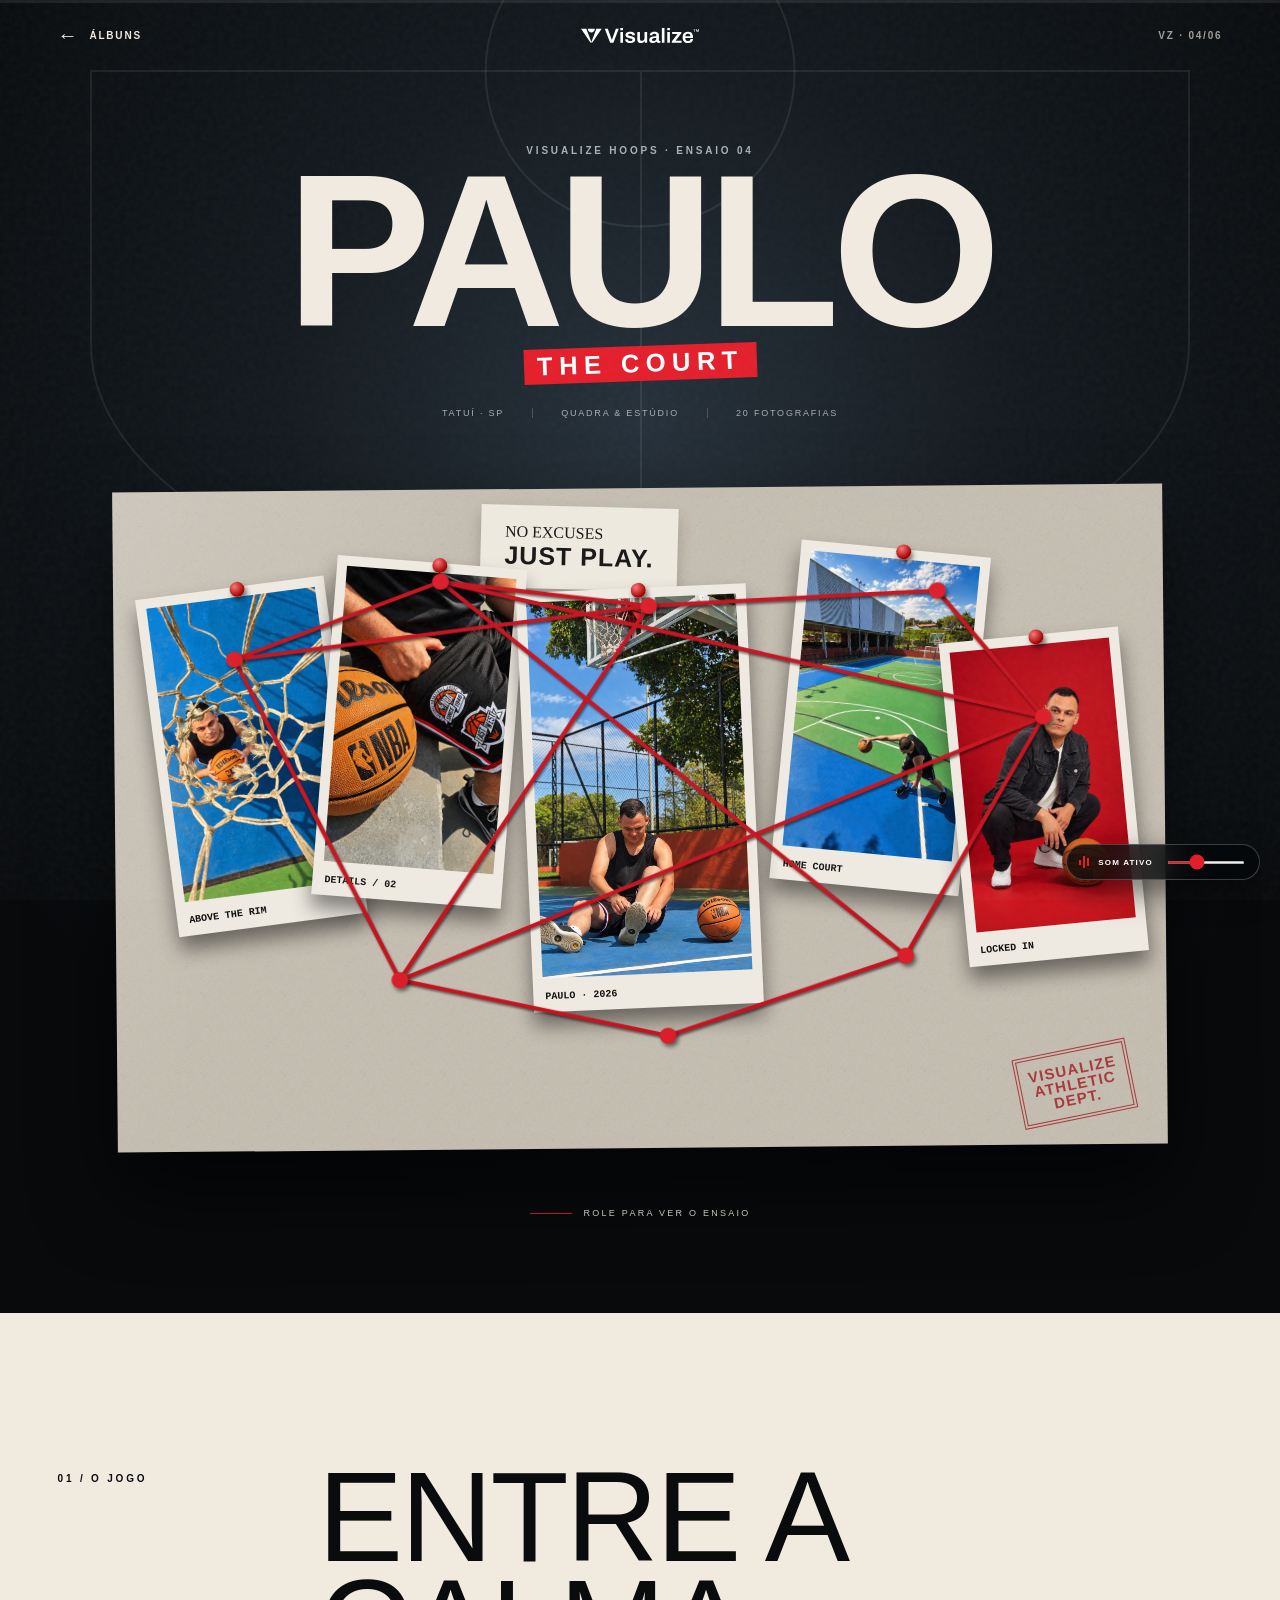
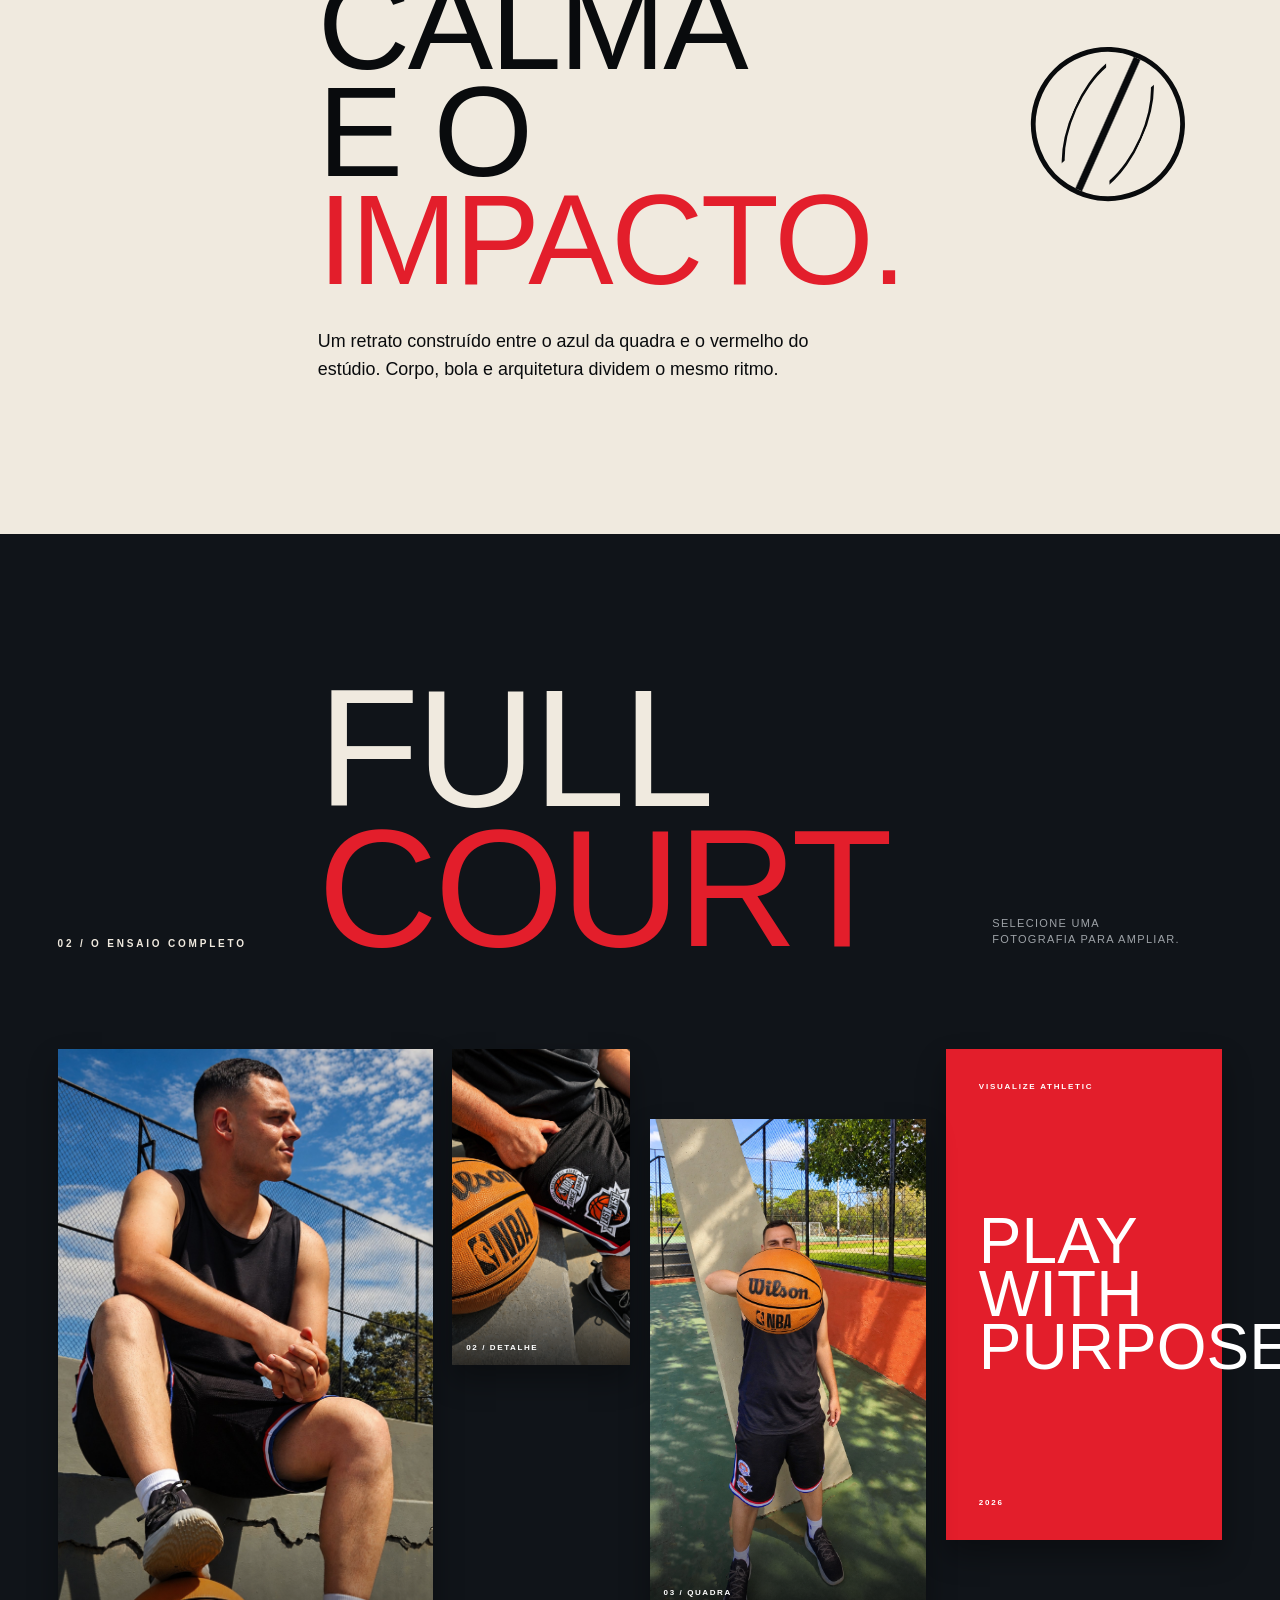
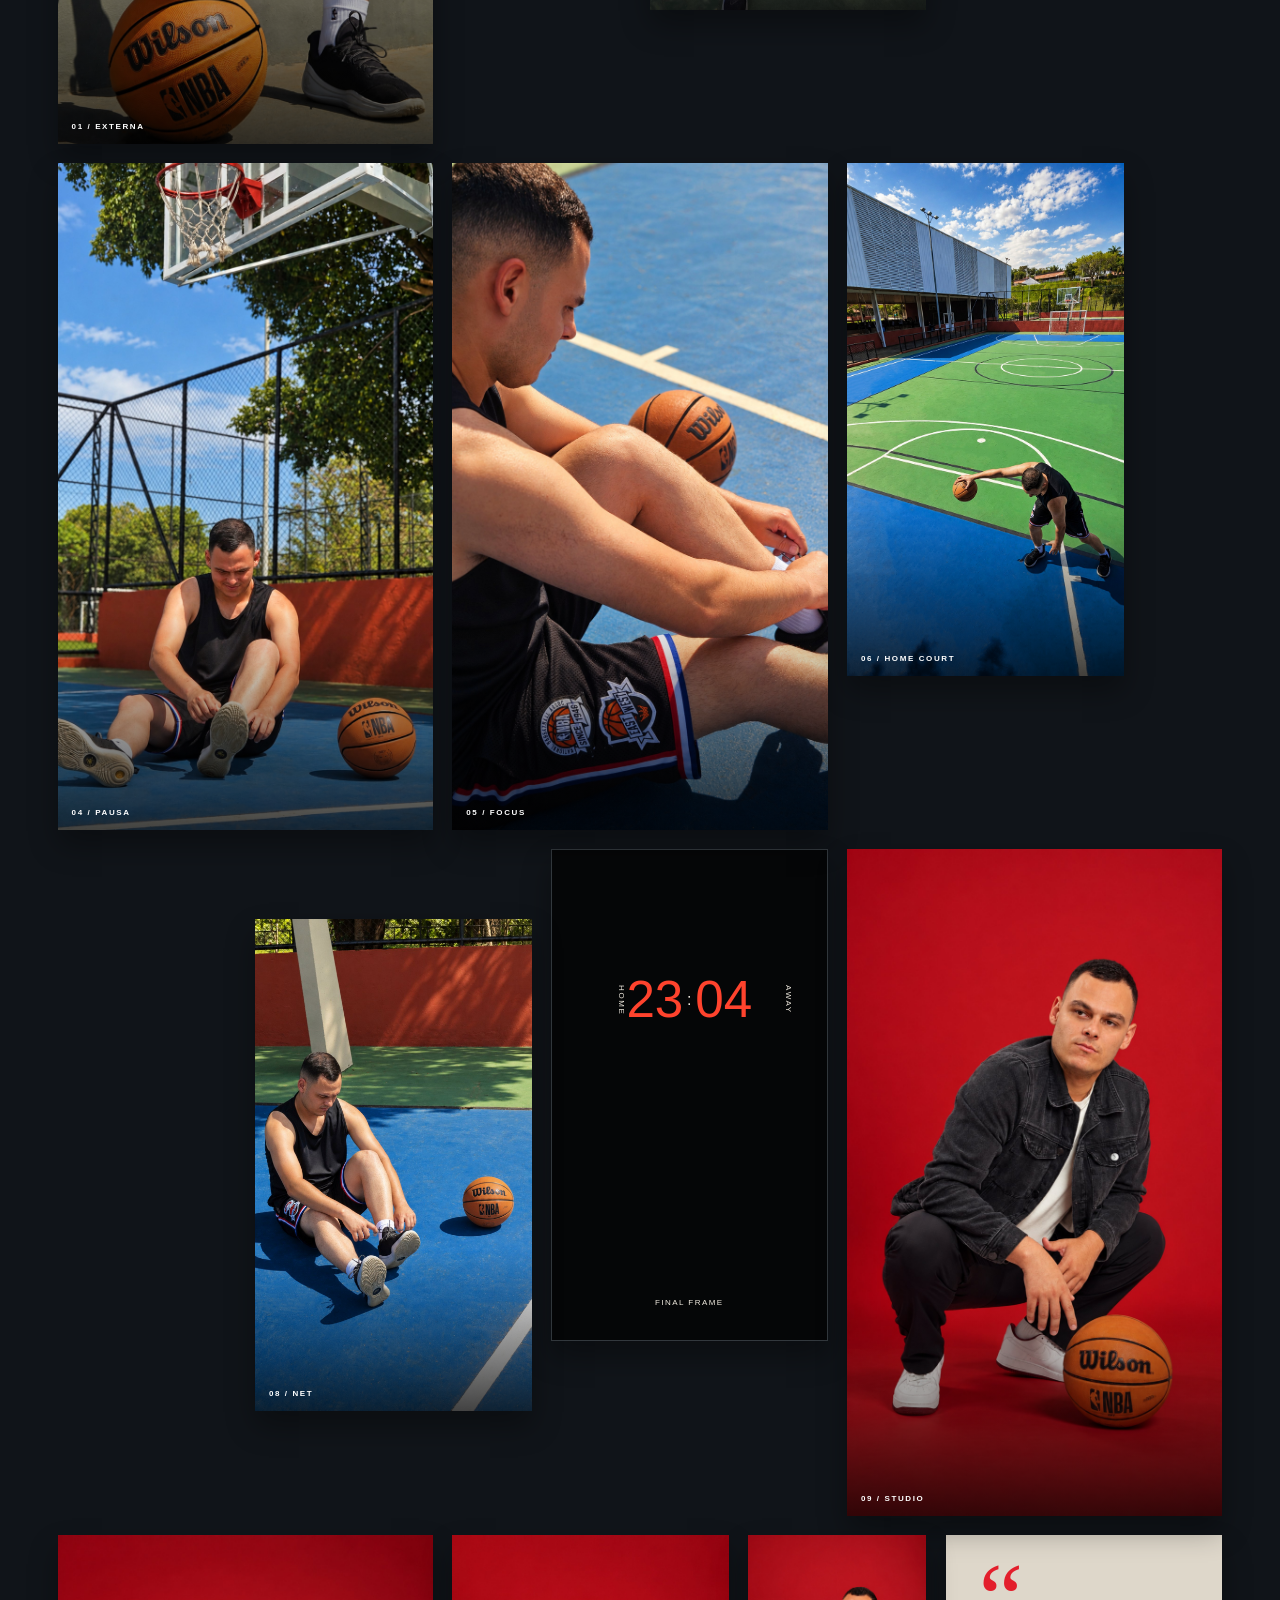
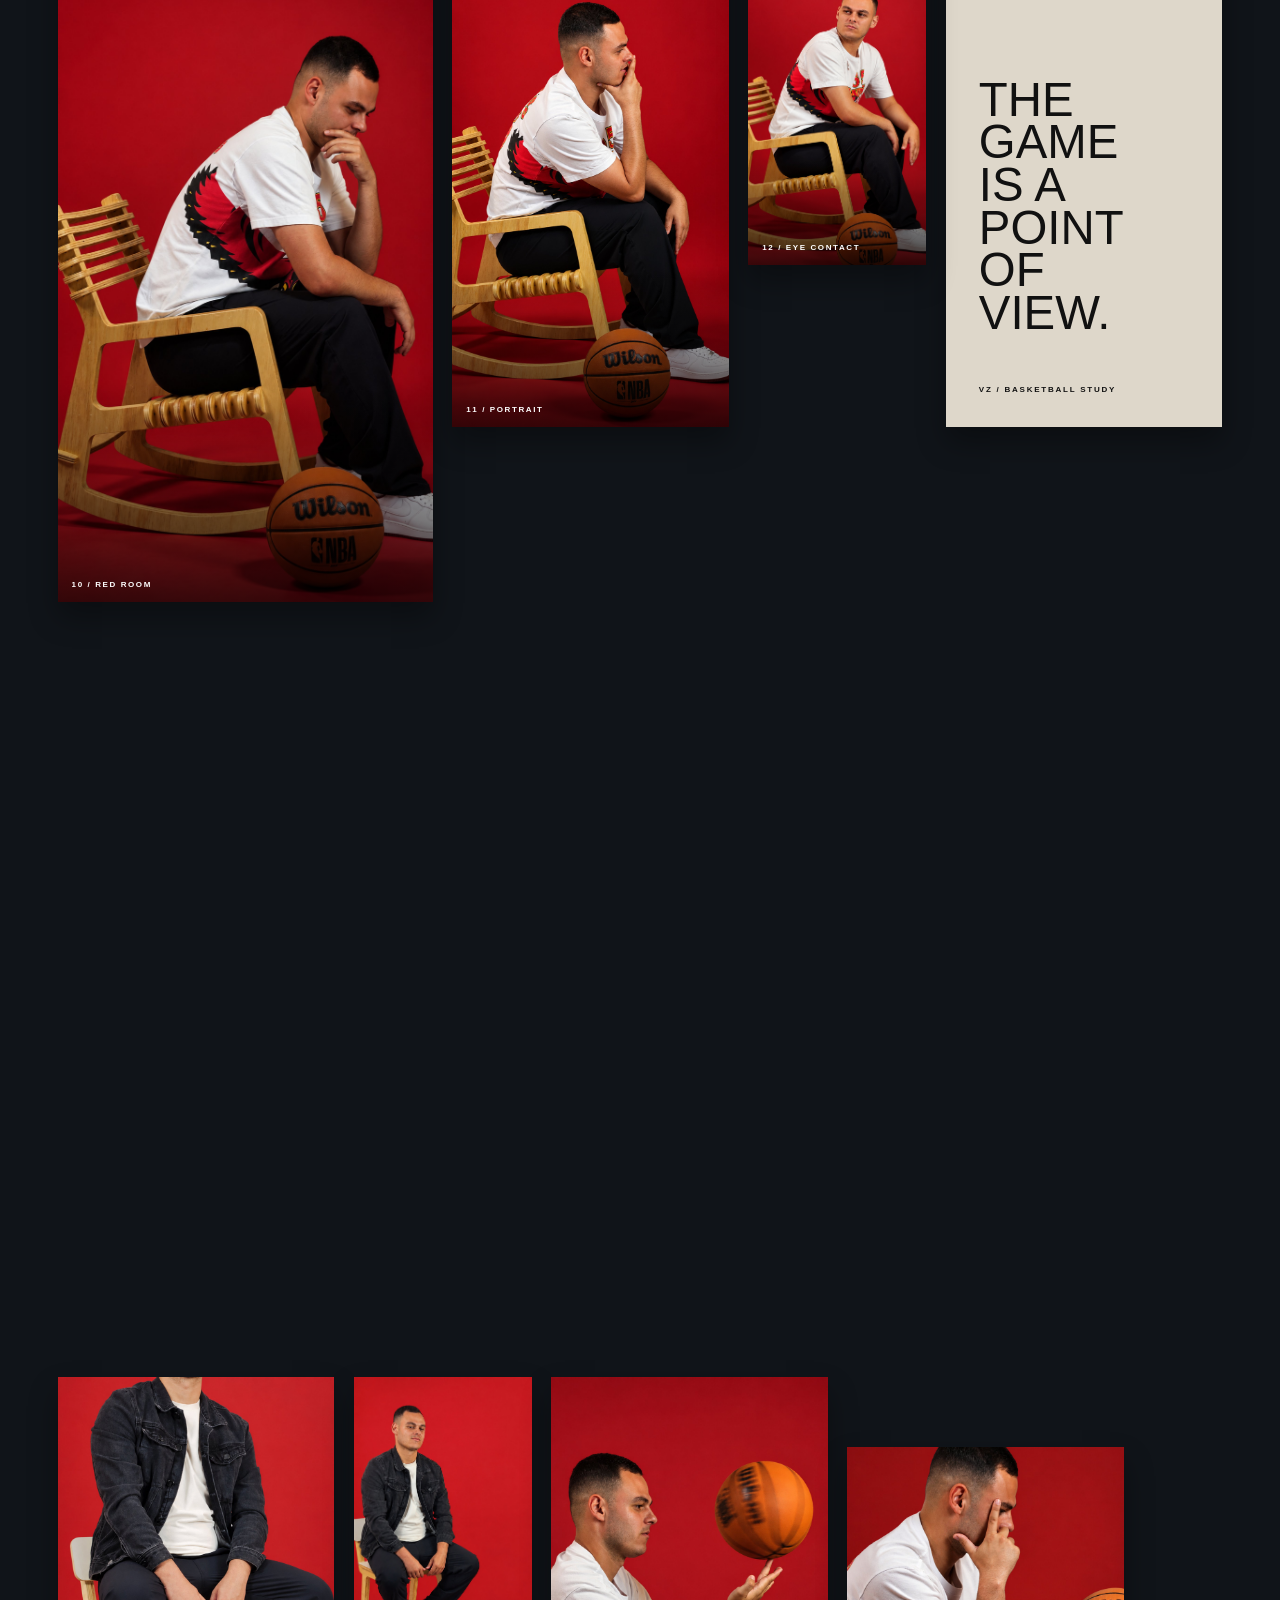
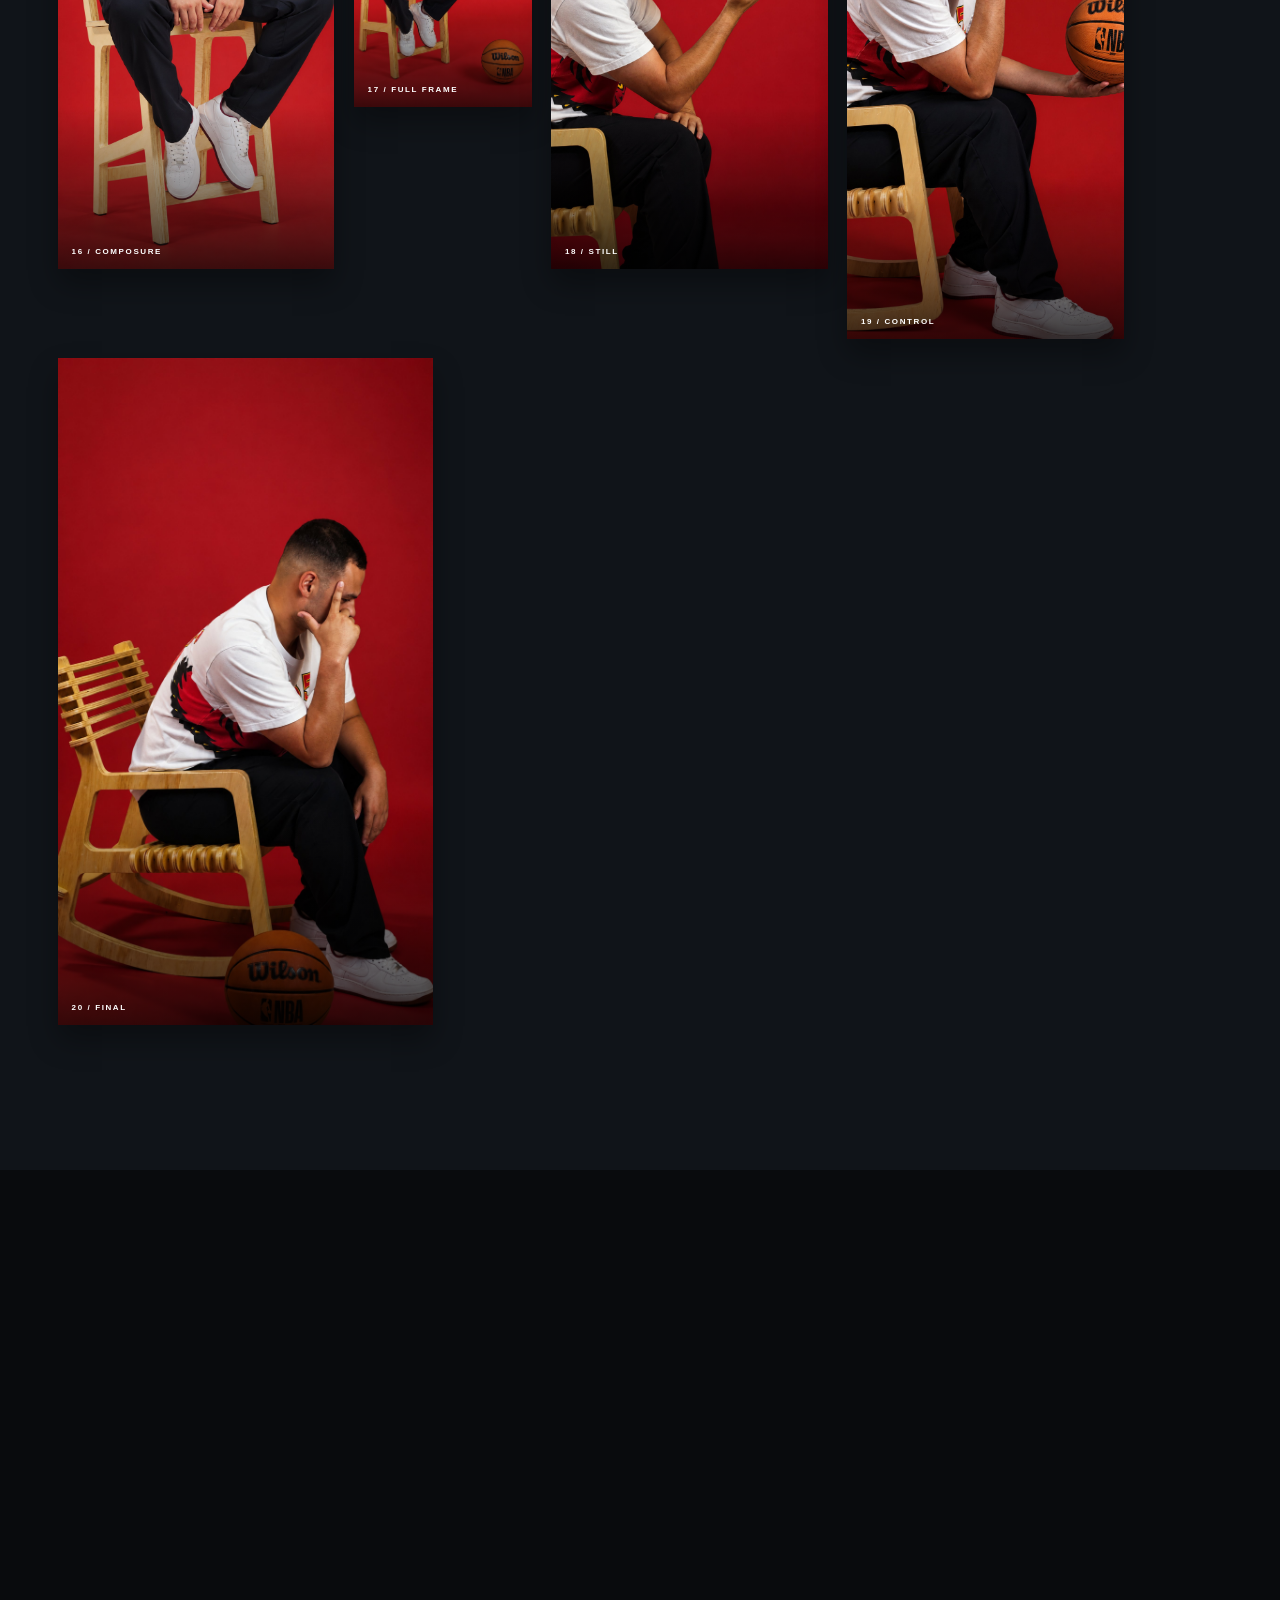
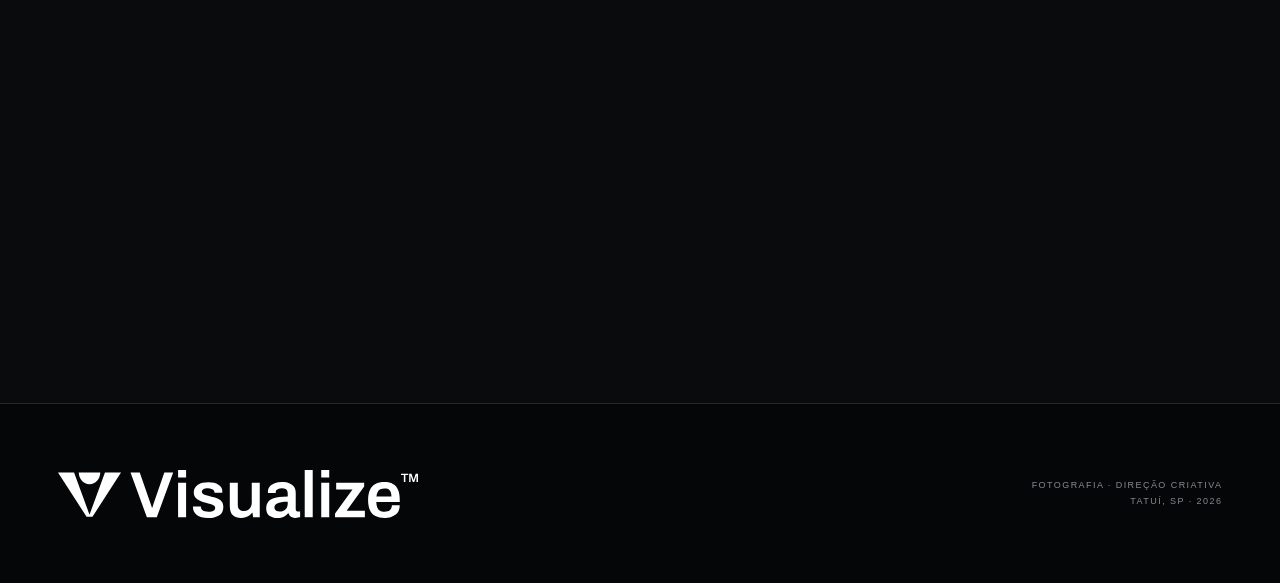
==== paulo/paulo.html @ 0d3614d7 "upload" ====
<!doctype html>
<html lang="pt-BR">
<head>
  <meta charset="UTF-8">
  <meta name="viewport" content="width=device-width, initial-scale=1.0, viewport-fit=cover">
  <meta name="theme-color" content="#090b0d">
  <meta name="description" content="Paulo — ensaio de basquete fotografado pela Visualize Studio.">
  <title>Paulo — Visualize Fotografia</title>
  <link rel="icon" href="../assets/logo.svg" type="image/svg+xml">
  <link rel="stylesheet" href="styles.css">
</head>
<body>
  <div class="world-entry" aria-hidden="true">
    <div class="world-entry__image"></div>
    <div class="world-entry__ring"></div>
    <p>ENTRANDO NA QUADRA <span>04</span></p>
  </div>
  <div class="scroll-progress" aria-hidden="true"><span></span></div>

  <header class="site-header">
    <a class="back-link" href="../index.html" aria-label="Voltar para os álbuns">
      <span aria-hidden="true">←</span> ÁLBUNS
    </a>
    <a class="brand" href="../index.html" aria-label="Visualize Fotografia">
      <img src="../assets/logo.svg" alt="Visualize">
    </a>
    <span class="edition">VZ · 04/06</span>
  </header>

  <main>
    <section class="hero" aria-labelledby="album-title">
      <div class="court-lines" aria-hidden="true"></div>
      <div class="hero-copy">
        <p class="kicker">VISUALIZE HOOPS · ENSAIO 04</p>
        <h1 id="album-title"><span>PAULO</span><strong>THE COURT</strong></h1>
        <div class="hero-meta">
          <span>TATUÍ · SP</span><span>QUADRA &amp; ESTÚDIO</span><span>20 FOTOGRAFIAS</span>
        </div>
      </div>

      <div class="evidence-board" aria-label="Prévia do ensaio">
        <div class="paper-note note-top" aria-hidden="true">NO EXCUSES<br><strong>JUST PLAY.</strong></div>
        <figure class="polaroid shot-a"><span class="pin"></span><img src="assets/photos/paulo-07.jpg" alt="Paulo visto de cima na quadra" draggable="false"><figcaption>ABOVE THE RIM</figcaption></figure>
        <figure class="polaroid shot-b"><span class="pin"></span><img src="assets/photos/paulo-02.jpg" alt="Detalhe da bola e do uniforme" draggable="false"><figcaption>DETAILS / 02</figcaption></figure>
        <figure class="polaroid shot-main"><span class="pin"></span><img src="assets/photos/paulo-04.jpg" alt="Paulo sentado sob a cesta de basquete" draggable="false"><figcaption>PAULO · 2026</figcaption></figure>
        <figure class="polaroid shot-c"><span class="pin"></span><img src="assets/photos/paulo-06.jpg" alt="Quadra de basquete azul e verde" draggable="false"><figcaption>HOME COURT</figcaption></figure>
        <figure class="polaroid shot-d"><span class="pin"></span><img src="assets/photos/paulo-09.jpg" alt="Retrato de Paulo no estúdio vermelho" draggable="false"><figcaption>LOCKED IN</figcaption></figure>
        <svg class="red-thread" viewBox="0 0 1000 660" preserveAspectRatio="none" aria-hidden="true">
          <path d="M115 168 L312 92 L510 118 L785 105 L885 232 L752 470 L525 548 L270 490 L115 168 L510 118 L270 490 L885 232 L312 92 L752 470"/>
          <circle cx="115" cy="168" r="8"/><circle cx="312" cy="92" r="8"/><circle cx="510" cy="118" r="8"/><circle cx="785" cy="105" r="8"/><circle cx="885" cy="232" r="8"/><circle cx="752" cy="470" r="8"/><circle cx="525" cy="548" r="8"/><circle cx="270" cy="490" r="8"/>
        </svg>
        <span class="stamp" aria-hidden="true">VISUALIZE<br>ATHLETIC<br>DEPT.</span>
      </div>

      <a class="scroll-cue" href="#galeria"><span></span> ROLE PARA VER O ENSAIO</a>
    </section>

    <section class="manifesto reveal" aria-label="Conceito do ensaio">
      <p class="section-index">01 / O JOGO</p>
      <div>
        <h2>ENTRE A CALMA<br>E O <em>IMPACTO.</em></h2>
        <p>Um retrato construído entre o azul da quadra e o vermelho do estúdio. Corpo, bola e arquitetura dividem o mesmo ritmo.</p>
      </div>
      <span class="ball-mark" aria-hidden="true"></span>
    </section>

    <section class="gallery-section" id="galeria" aria-labelledby="gallery-title">
      <div class="gallery-heading reveal">
        <p class="section-index">02 / O ENSAIO COMPLETO</p>
        <h2 id="gallery-title">FULL<br><span>COURT</span></h2>
        <p>Selecione uma fotografia para ampliar.</p>
      </div>

      <div class="photo-grid">
        <button class="photo-card tall reveal" data-photo="0"><img src="assets/photos/paulo-01.jpg" alt="Paulo sentado na arquibancada com uma bola" loading="lazy" draggable="false"><span>01 / EXTERNA</span></button>
        <button class="photo-card reveal" data-photo="1"><img src="assets/photos/paulo-02.jpg" alt="Detalhe de Paulo segurando a bola" loading="lazy" draggable="false"><span>02 / DETALHE</span></button>
        <button class="photo-card offset reveal" data-photo="2"><img src="assets/photos/paulo-03.jpg" alt="Paulo em pé segurando a bola na quadra" loading="lazy" draggable="false"><span>03 / QUADRA</span></button>
        <aside class="type-card red reveal" aria-hidden="true"><small>VISUALIZE ATHLETIC</small><strong>PLAY<br>WITH<br>PURPOSE.</strong><span>2026</span></aside>
        <button class="photo-card wide reveal" data-photo="3"><img src="assets/photos/paulo-04.jpg" alt="Paulo sentado sob a cesta" loading="lazy" draggable="false"><span>04 / PAUSA</span></button>
        <button class="photo-card reveal" data-photo="4"><img src="assets/photos/paulo-05.jpg" alt="Retrato lateral de Paulo com a bola" loading="lazy" draggable="false"><span>05 / FOCUS</span></button>
        <button class="photo-card tall reveal" data-photo="5"><img src="assets/photos/paulo-06.jpg" alt="Vista ampla da quadra" loading="lazy" draggable="false"><span>06 / HOME COURT</span></button>
        <button class="photo-card reveal" data-photo="6"><img src="assets/photos/paulo-07.jpg" alt="Paulo visto do alto na quadra" loading="lazy" draggable="false"><span>07 / ABOVE</span></button>
        <button class="photo-card offset reveal" data-photo="7"><img src="assets/photos/paulo-08.jpg" alt="Paulo fotografado através da rede da cesta" loading="lazy" draggable="false"><span>08 / NET</span></button>
        <aside class="score-card reveal" aria-hidden="true"><span>HOME</span><b>23</b><i>:</i><b>04</b><span>AWAY</span><small>FINAL FRAME</small></aside>
        <button class="photo-card reveal" data-photo="8"><img src="assets/photos/paulo-09.jpg" alt="Paulo sentado no estúdio vermelho" loading="lazy" draggable="false"><span>09 / STUDIO</span></button>
        <button class="photo-card wide reveal" data-photo="9"><img src="assets/photos/paulo-10.jpg" alt="Paulo sentado com camiseta branca no estúdio" loading="lazy" draggable="false"><span>10 / RED ROOM</span></button>
        <button class="photo-card reveal" data-photo="10"><img src="assets/photos/paulo-11.jpg" alt="Retrato lateral de Paulo no estúdio" loading="lazy" draggable="false"><span>11 / PORTRAIT</span></button>
        <button class="photo-card tall reveal" data-photo="11"><img src="assets/photos/paulo-12.jpg" alt="Paulo olhando para a câmera no cenário vermelho" loading="lazy" draggable="false"><span>12 / EYE CONTACT</span></button>
        <aside class="quote-card reveal" aria-hidden="true"><span>“</span><strong>THE GAME<br>IS A POINT<br>OF VIEW.</strong><small>VZ / BASKETBALL STUDY</small></aside>
        <button class="photo-card offset reveal" data-photo="12"><img src="assets/photos/paulo-13.jpg" alt="Detalhe do tênis apoiado na bola" loading="lazy" draggable="false"><span>13 / GRIP</span></button>
        <button class="photo-card reveal" data-photo="13"><img src="assets/photos/paulo-14.jpg" alt="Paulo com a bola em primeiro plano" loading="lazy" draggable="false"><span>14 / LOW ANGLE</span></button>
        <button class="photo-card wide reveal" data-photo="14"><img src="assets/photos/paulo-15.jpg" alt="Paulo sentado com o pé sobre a bola" loading="lazy" draggable="false"><span>15 / POISE</span></button>
        <button class="photo-card reveal" data-photo="15"><img src="assets/photos/paulo-16.jpg" alt="Retrato sentado em plano fechado" loading="lazy" draggable="false"><span>16 / COMPOSURE</span></button>
        <button class="photo-card tall reveal" data-photo="16"><img src="assets/photos/paulo-17.jpg" alt="Retrato de corpo inteiro no estúdio" loading="lazy" draggable="false"><span>17 / FULL FRAME</span></button>
        <button class="photo-card reveal" data-photo="17"><img src="assets/photos/paulo-18.jpg" alt="Paulo sentado ao lado da bola" loading="lazy" draggable="false"><span>18 / STILL</span></button>
        <button class="photo-card offset reveal" data-photo="18"><img src="assets/photos/paulo-19.jpg" alt="Paulo equilibrando a bola no dedo" loading="lazy" draggable="false"><span>19 / CONTROL</span></button>
        <button class="photo-card wide reveal" data-photo="19"><img src="assets/photos/paulo-20.jpg" alt="Retrato final de Paulo no cenário vermelho" loading="lazy" draggable="false"><span>20 / FINAL</span></button>
      </div>
    </section>

    <section class="closing reveal">
      <p>FIM DO ENSAIO · 20 FRAMES</p>
      <h2>KEEP<br><span>MOVING.</span></h2>
      <a href="../index.html">← VOLTAR AOS ÁLBUNS</a>
    </section>
  </main>

  <footer><img src="../assets/logo.svg" alt="Visualize"><p>FOTOGRAFIA · DIREÇÃO CRIATIVA<br>TATUÍ, SP · 2026</p></footer>

  <div class="sound-control is-playing" aria-label="Controle da música de fundo">
    <button id="sound-toggle" type="button" aria-label="Silenciar música" aria-pressed="true">
      <span class="sound-icon" aria-hidden="true"><i></i><i></i><i></i></span>
      <span id="sound-label">SOM ATIVO</span>
    </button>
    <input id="volume" type="range" min="0" max="100" value="35" aria-label="Volume da música">
  </div>
  <div class="youtube-player" id="youtube-player" aria-hidden="true"></div>

  <dialog class="lightbox" id="lightbox" aria-label="Visualização ampliada">
    <button class="lightbox-close" type="button" aria-label="Fechar">×</button>
    <button class="lightbox-nav previous" type="button" aria-label="Foto anterior">←</button>
    <figure><img src="" alt=""><figcaption><span id="lightbox-count"></span><strong>PAULO · VISUALIZE</strong></figcaption></figure>
    <button class="lightbox-nav next" type="button" aria-label="Próxima foto">→</button>
  </dialog>

  <script src="script.js"></script>
  <script src="https://www.youtube.com/iframe_api" async></script>
</body>
</html>
---- paulo/styles.css ----
:root{--red:#e31e2b;--cream:#f0eadf;--ink:#090b0d;--line:rgba(240,234,223,.18);--pad:clamp(18px,4.5vw,72px)}
*{box-sizing:border-box}
html{scroll-behavior:smooth;background:var(--ink)}
body{margin:0;background:var(--ink);color:var(--cream);font-family:Arial,Helvetica,sans-serif;overflow-x:hidden}
body::before{content:"";position:fixed;inset:0;pointer-events:none;z-index:30;opacity:.18;background-image:url("data:image/svg+xml,%3Csvg viewBox='0 0 180 180' xmlns='http://www.w3.org/2000/svg'%3E%3Cfilter id='n'%3E%3CfeTurbulence type='fractalNoise' baseFrequency='.86' numOctaves='3' stitchTiles='stitch'/%3E%3C/filter%3E%3Crect width='100%25' height='100%25' filter='url(%23n)' opacity='.22'/%3E%3C/svg%3E");mix-blend-mode:screen}
button,a,img{-webkit-user-select:none;user-select:none;-webkit-user-drag:none}
a{color:inherit;text-decoration:none}
.scroll-progress{position:fixed;left:0;top:0;width:100%;height:3px;z-index:100;background:rgba(255,255,255,.08)}.scroll-progress span{display:block;width:100%;height:100%;background:var(--red);transform:scaleX(0);transform-origin:left}
.world-entry{position:fixed;z-index:9999;inset:0;background:#06080a;display:grid;place-items:center;overflow:hidden;animation:entry-exit 1.55s cubic-bezier(.72,0,.16,1) forwards}.world-entry__image{position:absolute;inset:-10%;background:linear-gradient(rgba(4,7,10,.18),rgba(4,7,10,.7)),url("../assets/covers/paulo.webp") center/cover;animation:entry-zoom 1.55s cubic-bezier(.72,0,.16,1) forwards}.world-entry__ring{position:absolute;width:min(44vw,520px);aspect-ratio:1;border:2px solid rgba(255,255,255,.5);border-radius:50%;box-shadow:0 0 0 12vw rgba(227,30,43,.12),0 0 0 28vw rgba(0,0,0,.22);animation:ring-pulse 1.2s ease forwards}.world-entry p{position:relative;margin:0;padding:11px 16px;background:var(--red);font-size:10px;font-weight:800;letter-spacing:.25em;animation:entry-copy 1s ease forwards}.world-entry p span{margin-left:18px;color:#ffb7bd}.world-entry.is-finished{display:none}@keyframes entry-zoom{0%{transform:scale(.42);filter:blur(4px)}65%{transform:scale(1.08);filter:blur(0)}100%{transform:scale(1.32);filter:blur(5px)}}@keyframes entry-exit{0%,68%{opacity:1}100%{opacity:0;visibility:hidden}}@keyframes ring-pulse{0%{transform:scale(.35);opacity:0}45%{opacity:1}100%{transform:scale(2.7);opacity:0}}@keyframes entry-copy{0%{opacity:0;transform:translateY(12px)}35%,75%{opacity:1;transform:none}100%{opacity:0;transform:translateY(-10px)}}
.site-header{position:absolute;top:0;left:0;width:100%;z-index:20;display:grid;grid-template-columns:1fr auto 1fr;align-items:center;padding:24px var(--pad);font-size:10px;font-weight:700;letter-spacing:.18em}.brand img{display:block;width:118px;filter:brightness(0) invert(1)}.back-link{justify-self:start;display:flex;gap:10px;align-items:center}.back-link span{font-size:20px}.edition{justify-self:end;opacity:.65}
.hero{position:relative;min-height:1100px;padding:145px var(--pad) 95px;overflow:hidden;background:radial-gradient(circle at 50% 32%,#25303a 0,#11171c 35%,#080a0c 72%)}
.court-lines{position:absolute;width:min(1100px,110vw);aspect-ratio:2;left:50%;top:70px;transform:translateX(-50%);border:2px solid rgba(255,255,255,.08);border-radius:0 0 50% 50%}.court-lines::before{content:"";position:absolute;left:50%;top:0;height:100%;border-left:2px solid rgba(255,255,255,.08)}.court-lines::after{content:"";position:absolute;left:50%;top:0;width:28%;aspect-ratio:1;border:2px solid rgba(255,255,255,.08);border-radius:50%;transform:translate(-50%,-50%)}
.hero-copy{position:relative;z-index:2;text-align:center}.kicker,.section-index{font-size:10px;font-weight:700;letter-spacing:.28em}.kicker{margin:0 0 13px;color:#a9b0b8}.hero h1{margin:0;line-height:.75;text-transform:uppercase}.hero h1 span{display:block;font-family:Impact,"Arial Narrow",sans-serif;font-size:clamp(88px,17vw,250px);letter-spacing:-.035em}.hero h1 strong{display:inline-block;margin-top:14px;padding:8px 13px;background:var(--red);color:white;font-size:clamp(17px,2vw,29px);letter-spacing:.25em;transform:rotate(-2deg)}.hero-meta{display:flex;justify-content:center;gap:28px;margin-top:27px;font-size:9px;letter-spacing:.2em;color:#a7acb0}.hero-meta span+span{border-left:1px solid #4a4f53;padding-left:28px}
.evidence-board{position:relative;width:min(1050px,95vw);height:660px;margin:70px auto 0;background:#c5beb1;box-shadow:0 40px 80px rgba(0,0,0,.65);transform:rotate(-.5deg);isolation:isolate}.evidence-board::before{content:"";position:absolute;inset:0;background:linear-gradient(118deg,rgba(255,255,255,.15),transparent 27%),url("data:image/svg+xml,%3Csvg width='80' height='80' xmlns='http://www.w3.org/2000/svg'%3E%3Cfilter id='p'%3E%3CfeTurbulence baseFrequency='.3' numOctaves='4'/%3E%3C/filter%3E%3Crect width='100%25' height='100%25' filter='url(%23p)' opacity='.12'/%3E%3C/svg%3E");z-index:-1}.paper-note{position:absolute;background:#eee9de;color:#161616;padding:18px 24px;font-family:Georgia,serif;box-shadow:0 8px 15px #0003}.note-top{left:35%;top:18px;transform:rotate(2deg);font-size:16px}.note-top strong{font-family:Impact,sans-serif;font-size:25px;letter-spacing:.04em}.polaroid{position:absolute;margin:0;padding:10px 10px 34px;background:#eeeae1;box-shadow:0 13px 20px #0007;color:#111;transition:transform .45s ease,filter .45s ease}.polaroid:hover{z-index:10!important;transform:rotate(0) scale(1.06)!important}.polaroid img{display:block;width:100%;height:100%;object-fit:cover}.polaroid figcaption{position:absolute;bottom:10px;left:12px;font-family:"Courier New",monospace;font-size:10px;font-weight:700}.pin{position:absolute;z-index:3;left:50%;top:-5px;width:15px;height:15px;border-radius:50%;background:radial-gradient(circle at 35% 30%,#ff7272,#9e0000 68%);box-shadow:2px 4px 5px #0008}.shot-a{left:4%;top:95px;width:190px;height:340px;transform:rotate(-7deg)}.shot-b{left:20%;top:72px;width:190px;height:340px;transform:rotate(5deg)}.shot-main{z-index:3;left:39%;top:100px;width:230px;height:420px;transform:rotate(-2deg)}.shot-c{right:18%;top:62px;width:190px;height:340px;transform:rotate(6deg)}.shot-d{right:3%;top:150px;width:180px;height:325px;transform:rotate(-5deg)}.red-thread{position:absolute;z-index:6;inset:0;width:100%;height:100%;pointer-events:none;overflow:visible}.red-thread path{fill:none;stroke:#c41420;stroke-width:4;filter:drop-shadow(1px 2px 1px #0008)}.red-thread circle{fill:#da1e2a;filter:drop-shadow(2px 3px 2px #0008)}.stamp{position:absolute;right:35px;bottom:25px;color:#a2151d;border:4px double #a2151d;padding:9px;text-align:center;font:900 15px/1 Impact,sans-serif;letter-spacing:.08em;transform:rotate(-11deg);opacity:.78}.scroll-cue{display:flex;align-items:center;justify-content:center;gap:12px;width:max-content;margin:60px auto 0;font-size:9px;letter-spacing:.25em}.scroll-cue span{width:42px;height:1px;background:var(--red)}
.manifesto{position:relative;display:grid;grid-template-columns:1fr 2.8fr 1fr;gap:30px;padding:150px var(--pad);background:var(--cream);color:var(--ink);overflow:hidden}.manifesto h2,.gallery-heading h2,.closing h2{margin:0;font-family:Impact,"Arial Narrow",sans-serif;font-weight:400;line-height:.84;letter-spacing:-.02em}.manifesto h2{font-size:clamp(68px,10vw,155px)}.manifesto h2 em{color:var(--red);font-style:normal}.manifesto>div>p{max-width:510px;margin:35px 0 0;font-size:clamp(15px,1.4vw,21px);line-height:1.55}.ball-mark{align-self:center;justify-self:center;width:clamp(90px,12vw,180px);aspect-ratio:1;border:5px solid var(--ink);border-radius:50%;background:linear-gradient(90deg,transparent 47%,var(--ink) 48% 52%,transparent 53%);transform:rotate(24deg)}.ball-mark::before{content:"";display:block;width:100%;height:100%;border:5px solid var(--ink);border-top-color:transparent;border-bottom-color:transparent;border-radius:50%;transform:scaleX(.48);margin:-5px}
.gallery-section{padding:145px var(--pad);background:#101419}.gallery-heading{display:grid;grid-template-columns:1fr 2.8fr 1fr;gap:30px;align-items:end;margin-bottom:90px}.gallery-heading h2{font-size:clamp(80px,13vw,190px)}.gallery-heading h2 span{color:var(--red)}.gallery-heading>p:last-child{max-width:190px;font-size:11px;line-height:1.5;letter-spacing:.12em;text-transform:uppercase;color:#9da2a7}
.photo-grid{display:grid;grid-template-columns:repeat(12,1fr);gap:clamp(10px,1.5vw,24px);align-items:start}.photo-card{position:relative;grid-column:span 3;margin:0;padding:0;border:0;background:#191e23;color:white;cursor:zoom-in;overflow:hidden;box-shadow:0 15px 28px #0005}.photo-card:nth-of-type(4n+1){grid-column:span 4}.photo-card:nth-of-type(5n+2){grid-column:span 2}.photo-card.offset{margin-top:70px}.photo-card.wide{grid-column:span 4}.photo-card.tall img{aspect-ratio:.54}.photo-card img{display:block;width:100%;aspect-ratio:.563;object-fit:cover;transition:transform .7s cubic-bezier(.2,.7,.2,1),filter .5s}.photo-card::after{content:"";position:absolute;inset:0;background:linear-gradient(transparent 67%,#000b);pointer-events:none}.photo-card span{position:absolute;z-index:2;left:14px;bottom:13px;font:700 8px/1 Arial,sans-serif;letter-spacing:.2em}.photo-card:hover img{transform:scale(1.035);filter:saturate(1.14)}.type-card,.score-card,.quote-card{grid-column:span 3;aspect-ratio:.563;padding:clamp(18px,2.6vw,42px);display:flex;flex-direction:column;justify-content:space-between;box-shadow:0 15px 28px #0005}.type-card{background:var(--red);color:white;transform:rotate(-2deg)}.type-card strong{font:400 clamp(39px,5vw,78px)/.83 Impact,sans-serif}.type-card small,.type-card span,.quote-card small{font-size:8px;font-weight:700;letter-spacing:.22em}.score-card{background:#050607;border:1px solid #32383d;display:grid;grid-template-columns:1fr auto 12px auto 1fr;align-items:center;text-align:center}.score-card b{font:400 clamp(32px,4vw,66px)/1 Impact,sans-serif;color:#ff432d}.score-card i{font-style:normal}.score-card span{writing-mode:vertical-rl;font-size:8px;letter-spacing:.2em}.score-card small{grid-column:1/-1;align-self:end;font-size:8px;letter-spacing:.18em}.quote-card{background:#ded7ca;color:#111;transform:rotate(1.5deg)}.quote-card>span{color:var(--red);font:100px/.6 Georgia,serif}.quote-card strong{font:400 clamp(30px,3.7vw,58px)/.9 Impact,sans-serif}
.closing{min-height:75vh;padding:150px var(--pad);background:var(--red);display:flex;flex-direction:column;justify-content:center}.closing>p{font-size:9px;letter-spacing:.28em}.closing h2{font-size:clamp(110px,20vw,300px)}.closing h2 span{-webkit-text-stroke:2px white;color:transparent}.closing a{align-self:flex-end;margin-top:55px;padding-bottom:8px;border-bottom:1px solid white;font-size:10px;font-weight:700;letter-spacing:.2em}
footer{display:flex;align-items:flex-end;justify-content:space-between;padding:65px var(--pad);background:#050607;border-top:1px solid #24272a}footer img{width:min(360px,48vw);filter:brightness(0) invert(1)}footer p{text-align:right;font-size:9px;line-height:1.7;letter-spacing:.16em;color:#858b91}
.sound-control{position:fixed;z-index:120;right:20px;bottom:20px;display:flex;align-items:center;gap:12px;padding:9px 12px;border:1px solid rgba(255,255,255,.22);border-radius:100px;background:rgba(5,7,9,.78);box-shadow:0 12px 30px #0008;backdrop-filter:blur(15px);transition:width .35s ease}.sound-control button{display:flex;align-items:center;gap:9px;padding:0;border:0;background:transparent;color:white;cursor:pointer}.sound-control button>span:last-child{font-size:8px;font-weight:800;letter-spacing:.15em;white-space:nowrap}.sound-icon{display:flex;align-items:center;gap:2px;height:16px}.sound-icon i{display:block;width:2px;height:5px;background:var(--red);animation:sound-wave .75s ease-in-out infinite alternate;animation-play-state:paused}.sound-icon i:nth-child(2){height:12px;animation-delay:-.25s}.sound-icon i:nth-child(3){height:8px;animation-delay:-.5s}.sound-control.is-playing .sound-icon i{animation-play-state:running}.sound-control input{width:78px;height:3px;accent-color:var(--red);cursor:pointer}.youtube-player{position:fixed;left:-100px;top:-100px;width:1px;height:1px;overflow:hidden;pointer-events:none}@keyframes sound-wave{to{height:15px}}
.reveal{opacity:0;transform:translateY(45px);transition:opacity .8s ease,transform .8s cubic-bezier(.2,.7,.2,1)}.reveal.is-visible{opacity:1;transform:none}
.lightbox{width:100vw;max-width:none;height:100vh;max-height:none;margin:0;padding:25px;border:0;background:rgba(4,5,6,.96);color:white;overflow:hidden}.lightbox::backdrop{background:#000}.lightbox[open]{display:grid;grid-template-columns:80px 1fr 80px;align-items:center}.lightbox figure{height:calc(100vh - 50px);margin:0;display:flex;flex-direction:column;align-items:center;justify-content:center}.lightbox figure img{max-width:100%;max-height:calc(100% - 40px);object-fit:contain;box-shadow:0 15px 50px #000}.lightbox figcaption{width:min(100%,720px);display:flex;justify-content:space-between;padding-top:12px;font-size:9px;letter-spacing:.18em}.lightbox button{border:0;background:transparent;color:white;cursor:pointer}.lightbox-close{position:absolute;right:24px;top:15px;font-size:34px}.lightbox-nav{font-size:30px}.lightbox-nav:hover,.lightbox-close:hover{color:var(--red)}
@media(max-width:900px){.hero{min-height:990px}.evidence-board{height:570px}.shot-a{left:-3%;width:170px;height:300px}.shot-b{left:17%;width:170px;height:300px}.shot-main{left:37%;width:210px;height:380px}.shot-c{right:13%;width:170px;height:300px}.shot-d{right:-4%;width:160px;height:285px}.manifesto,.gallery-heading{grid-template-columns:1fr}.ball-mark{position:absolute;right:-35px;bottom:45px;opacity:.18}.gallery-heading>p:last-child{max-width:none}.photo-card,.photo-card:nth-of-type(4n+1),.photo-card:nth-of-type(5n+2),.photo-card.wide,.type-card,.score-card,.quote-card{grid-column:span 4}}
@media(max-width:640px){.site-header{padding-top:20px}.brand img{width:96px}.edition{font-size:8px}.hero{min-height:820px;padding-top:120px}.hero h1 span{font-size:25vw}.hero-meta{gap:9px}.hero-meta span+span{padding-left:9px}.evidence-board{width:114vw;height:430px;margin-left:-11vw;margin-top:55px}.paper-note,.shot-a,.shot-d,.red-thread,.stamp{display:none}.shot-b{left:5%;top:70px;width:145px;height:265px;transform:rotate(-6deg)}.shot-main{left:50%;top:36px;width:175px;height:320px;transform:translateX(-50%) rotate(2deg)}.shot-c{right:5%;top:78px;width:145px;height:265px;transform:rotate(7deg)}.polaroid{padding:7px 7px 29px}.scroll-cue{margin-top:35px}.manifesto{padding-top:100px;padding-bottom:100px}.manifesto h2{font-size:18vw}.gallery-section{padding-top:100px}.gallery-heading{margin-bottom:55px}.gallery-heading h2{font-size:25vw}.photo-grid{grid-template-columns:repeat(2,1fr);gap:10px}.photo-card,.photo-card:nth-of-type(4n+1),.photo-card:nth-of-type(5n+2),.photo-card.wide,.type-card,.score-card,.quote-card{grid-column:span 1}.photo-card.offset{margin-top:45px}.type-card,.score-card,.quote-card{aspect-ratio:.563;padding:15px}.type-card strong{font-size:11vw}.quote-card strong{font-size:8vw}.score-card{grid-template-columns:1fr auto 6px auto 1fr}.closing{min-height:64vh;padding-top:100px;padding-bottom:100px}.closing h2{font-size:25vw}.closing h2 span{-webkit-text-stroke:1px white}footer{align-items:flex-start;gap:30px}footer p{font-size:7px}.sound-control{right:12px;bottom:12px}.sound-control input{width:58px}.lightbox{padding:14px}.lightbox[open]{grid-template-columns:38px 1fr 38px}.lightbox figure{height:calc(100vh - 28px)}.lightbox figcaption{font-size:7px}.lightbox-close{right:12px;top:4px}}
@media(prefers-reduced-motion:reduce){html{scroll-behavior:auto}.reveal{opacity:1;transform:none;transition:none}.polaroid,.photo-card img{transition:none}.world-entry{animation:entry-exit .25s linear forwards}.world-entry__image,.world-entry__ring,.world-entry p{animation:none}}
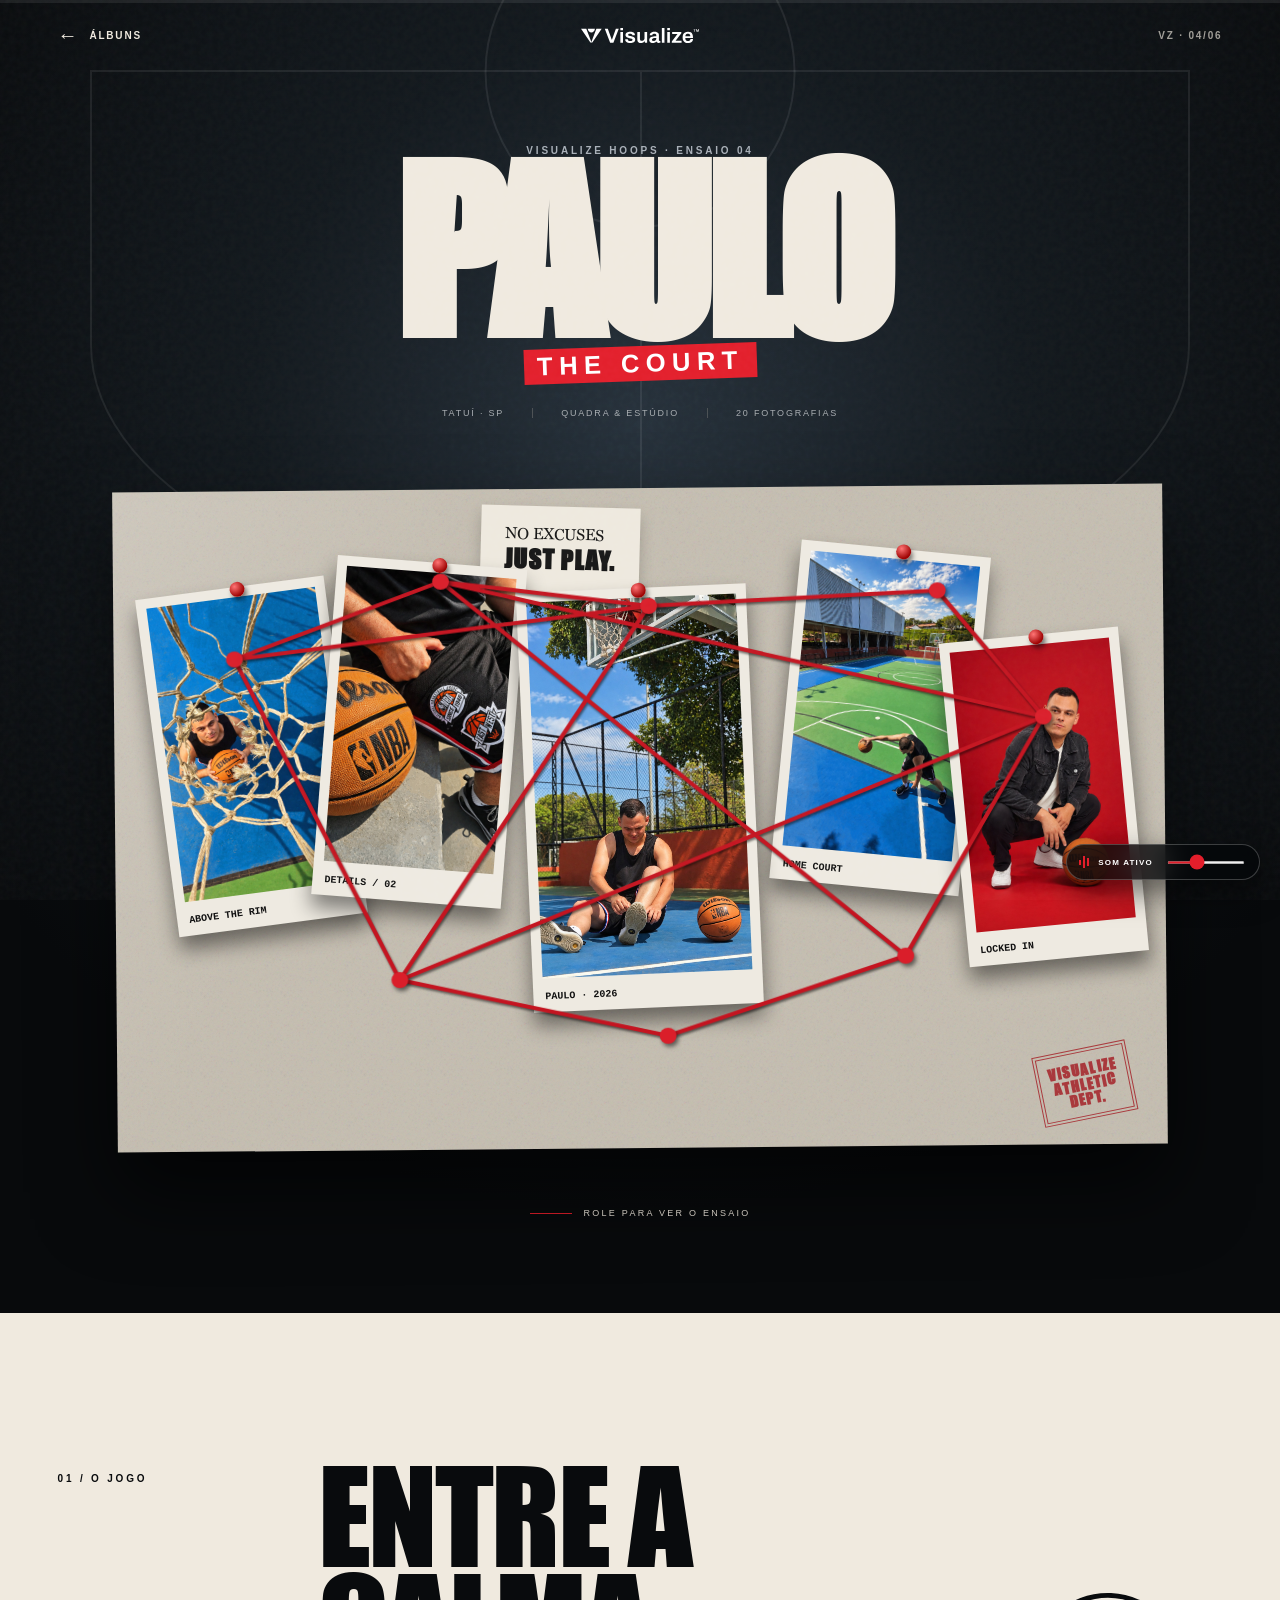
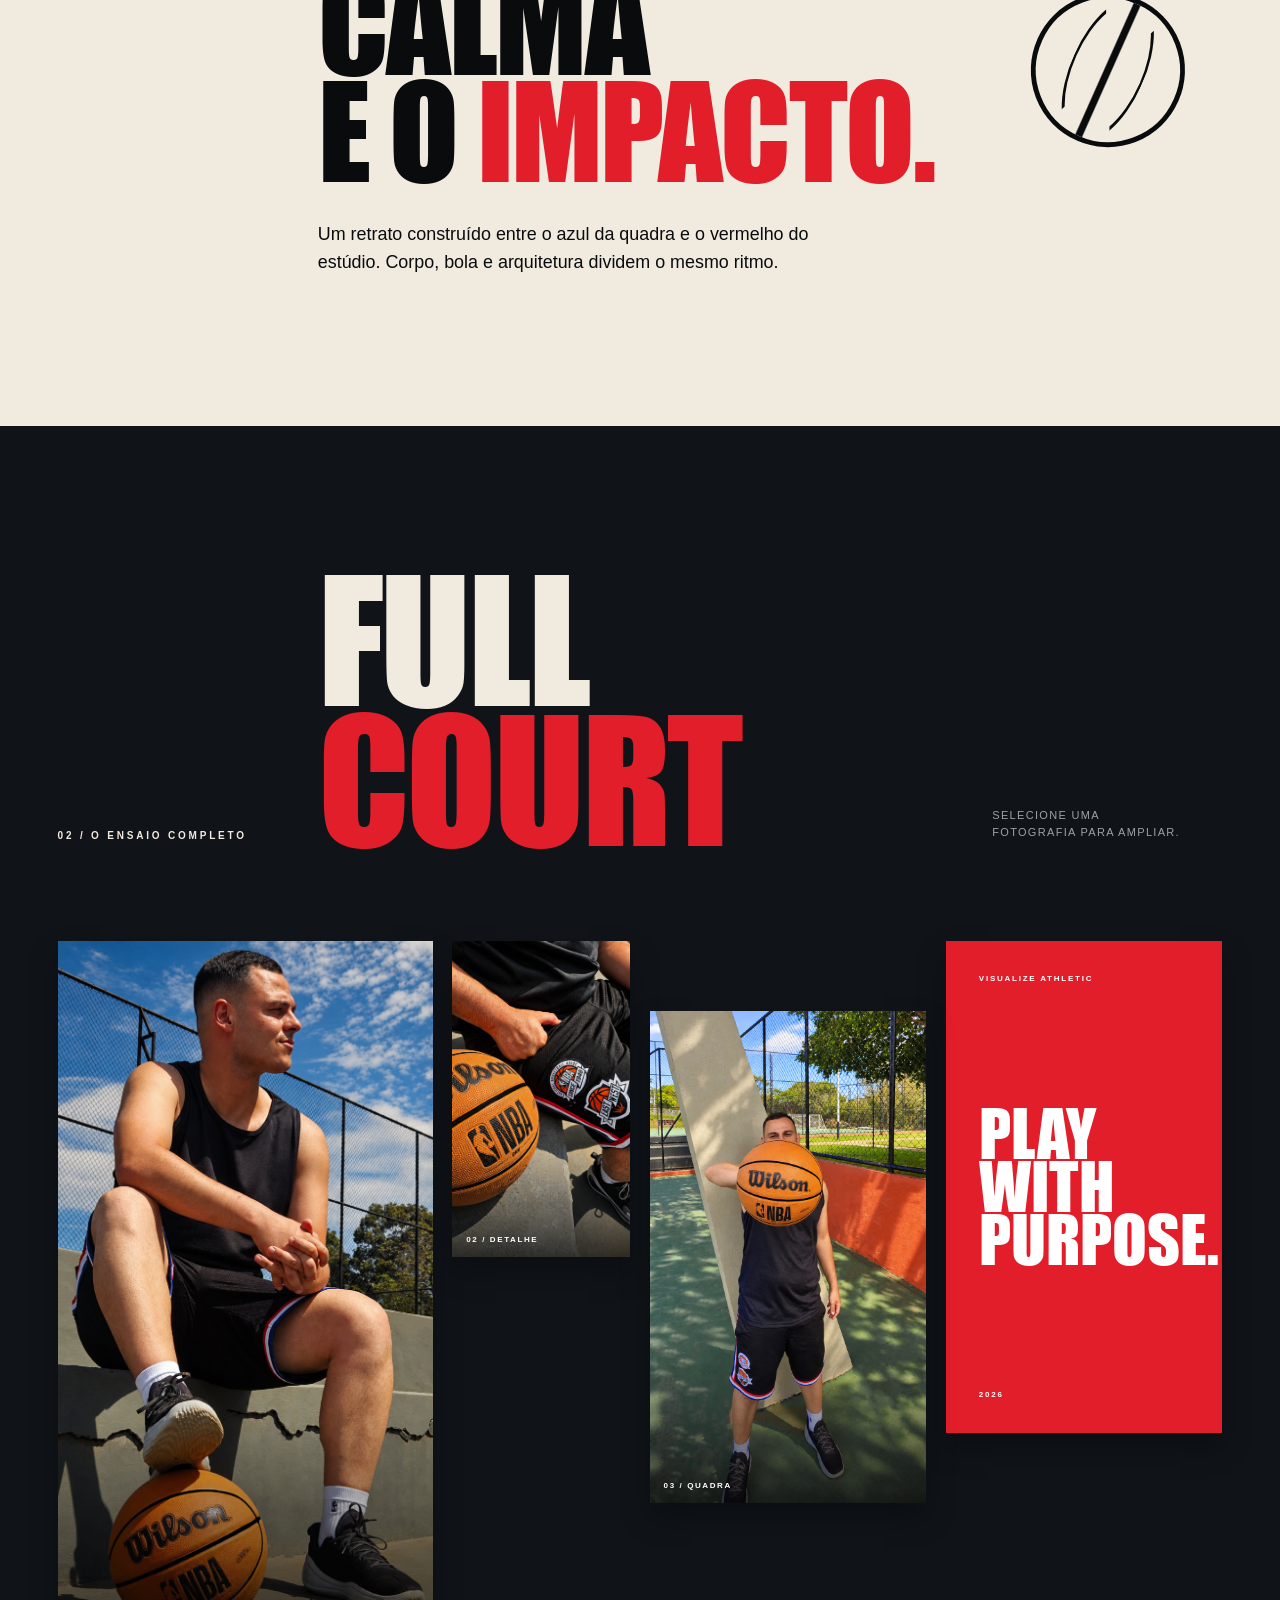
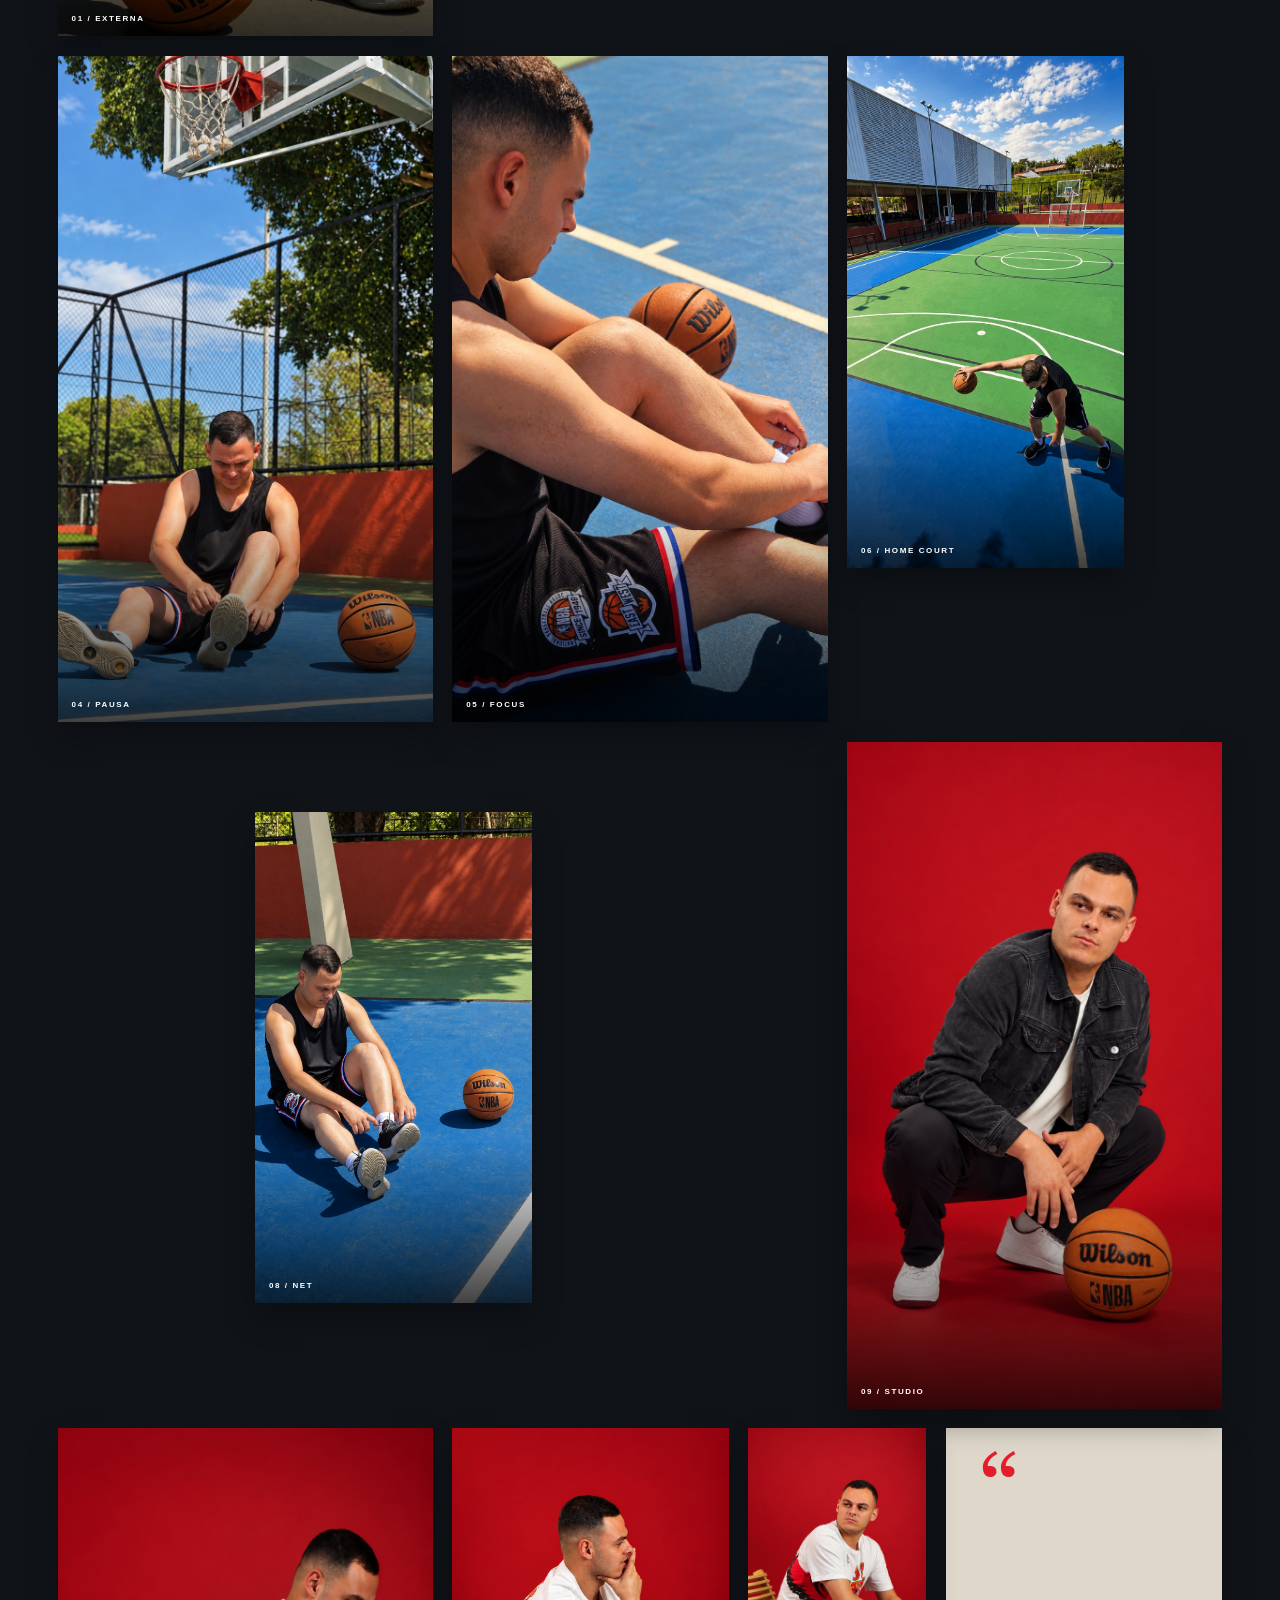
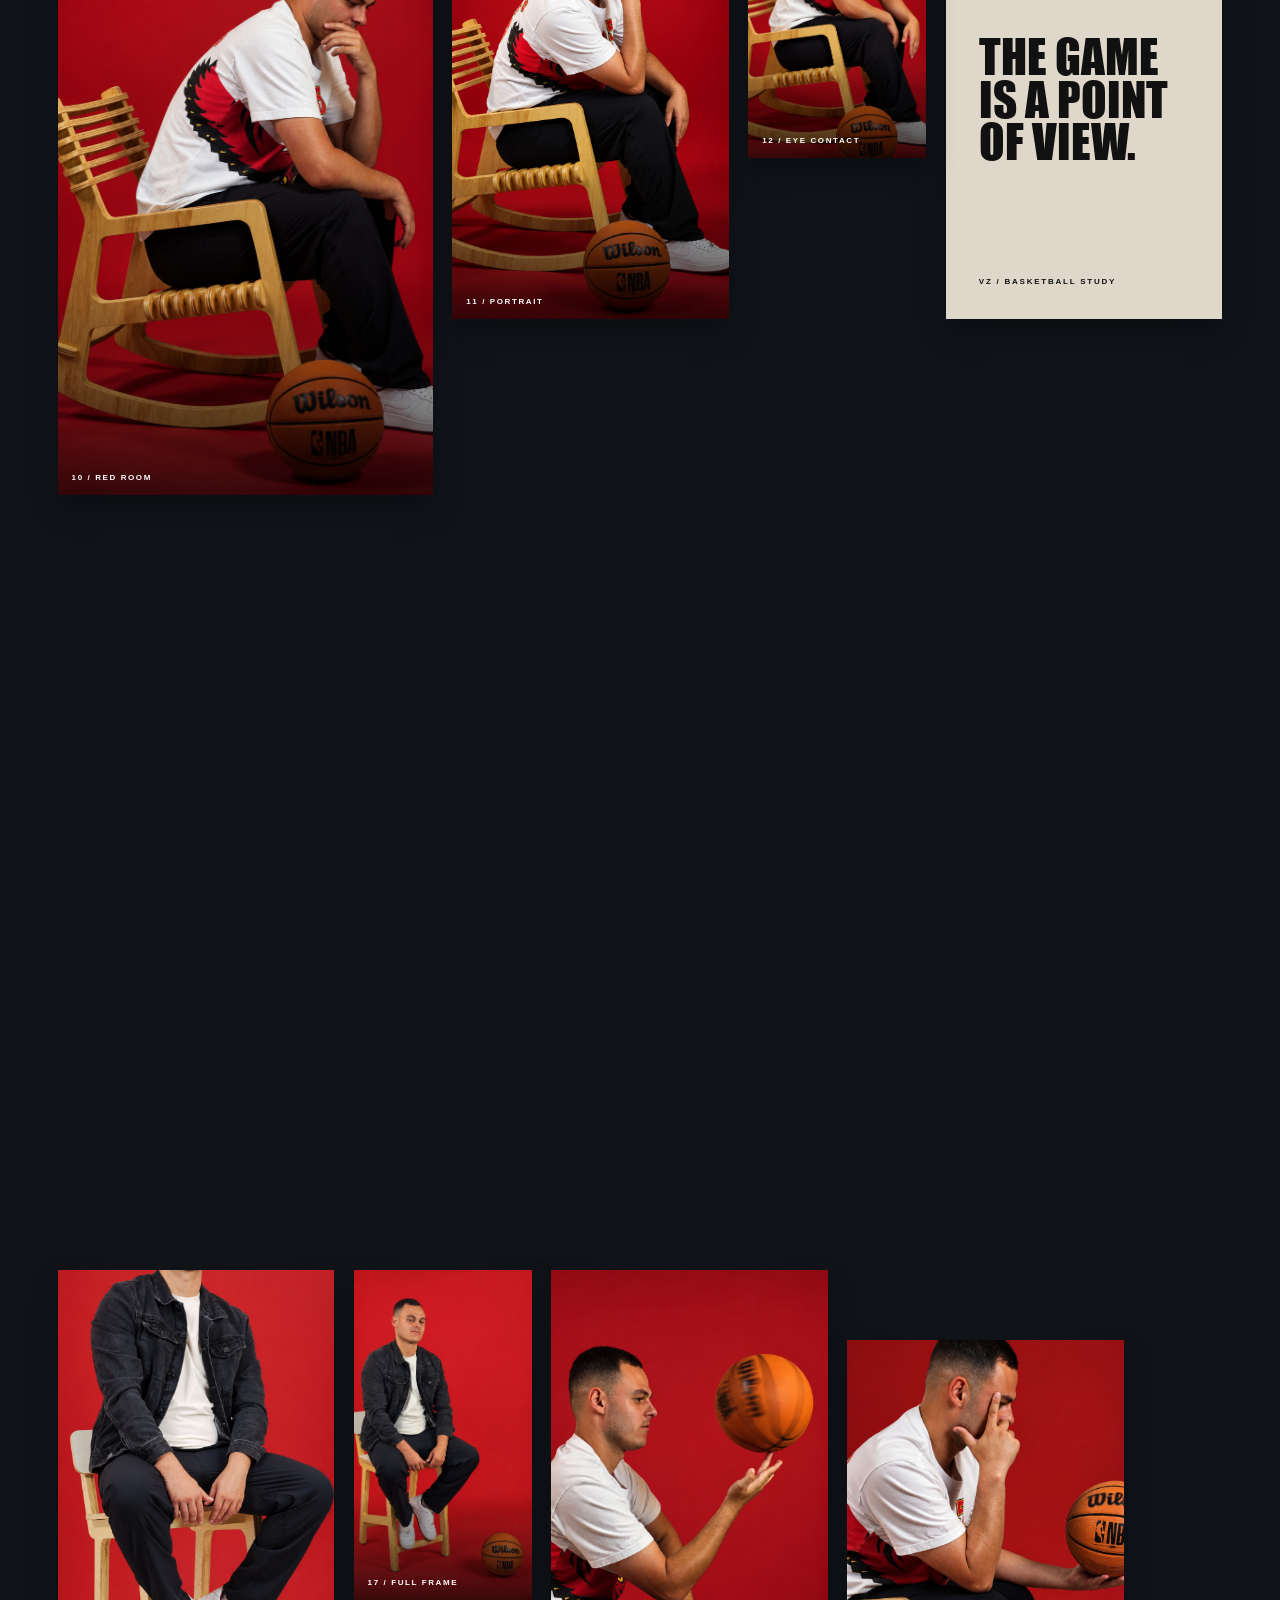
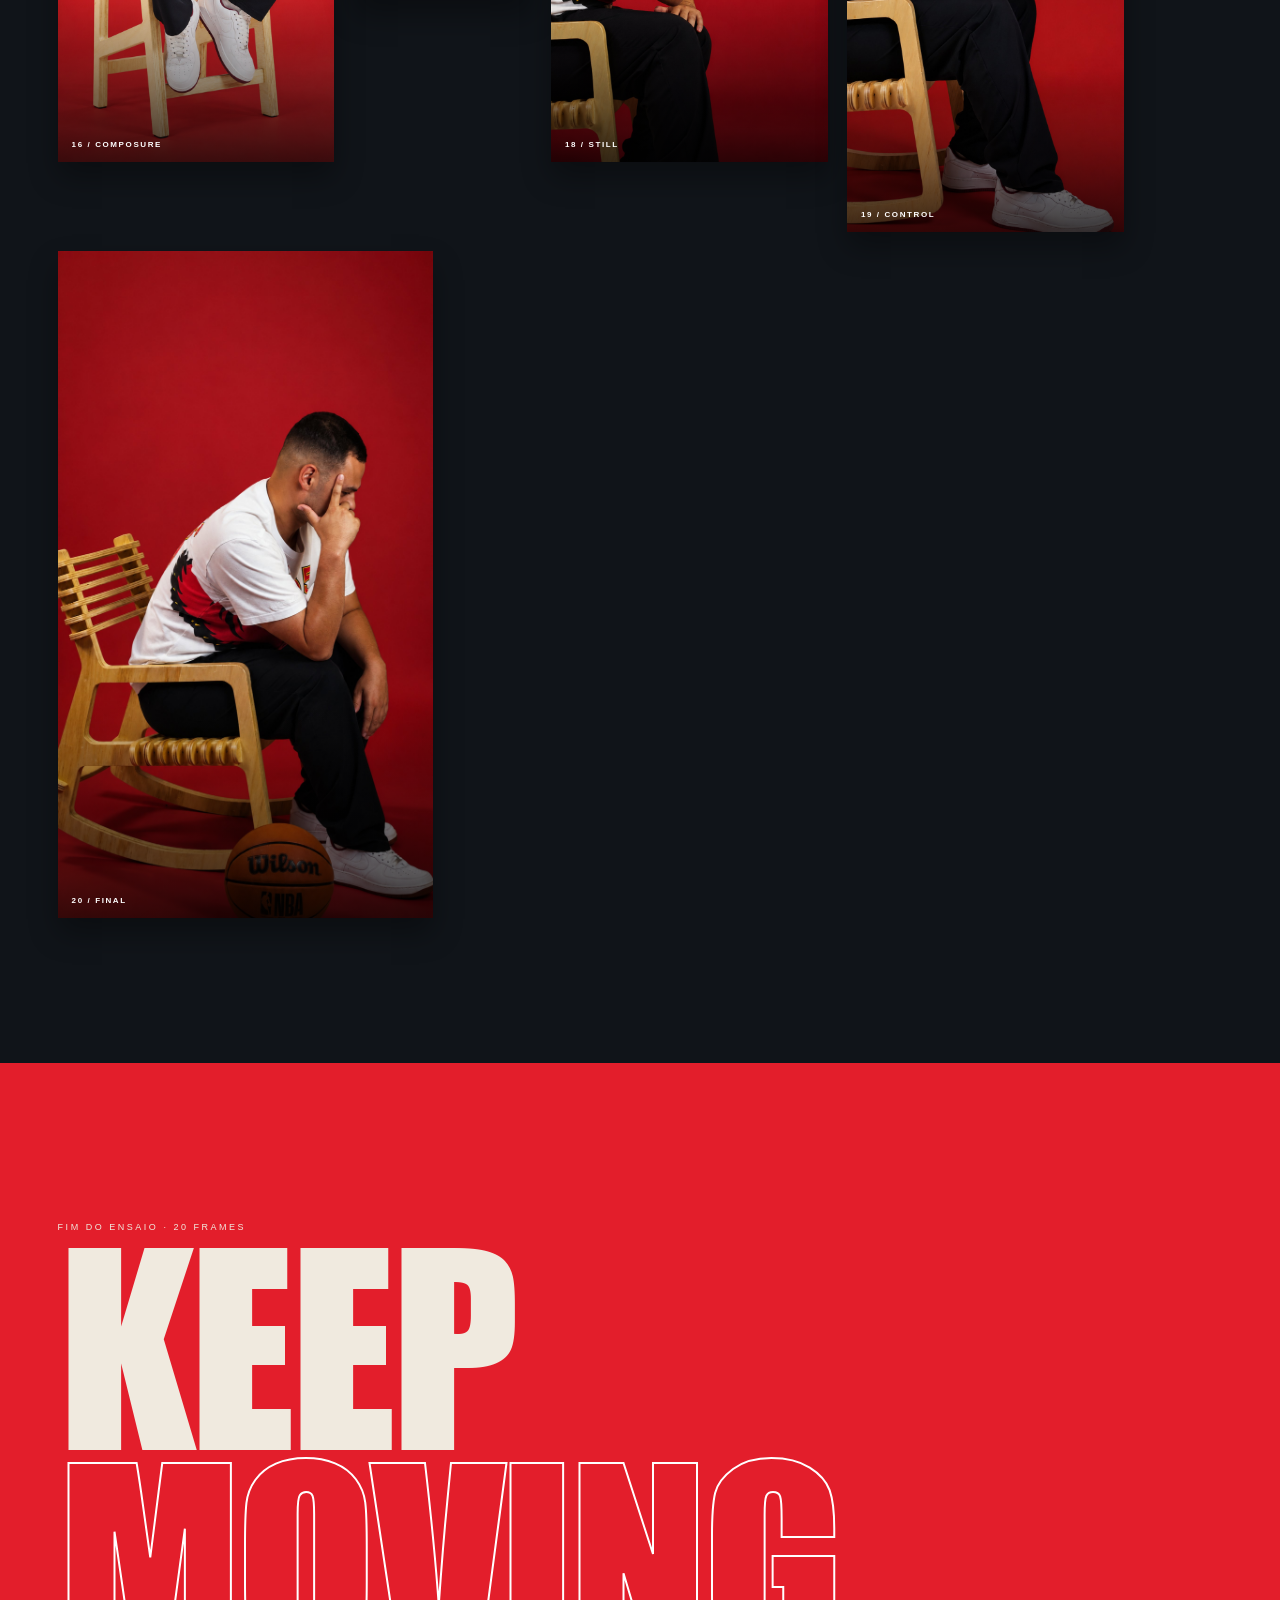
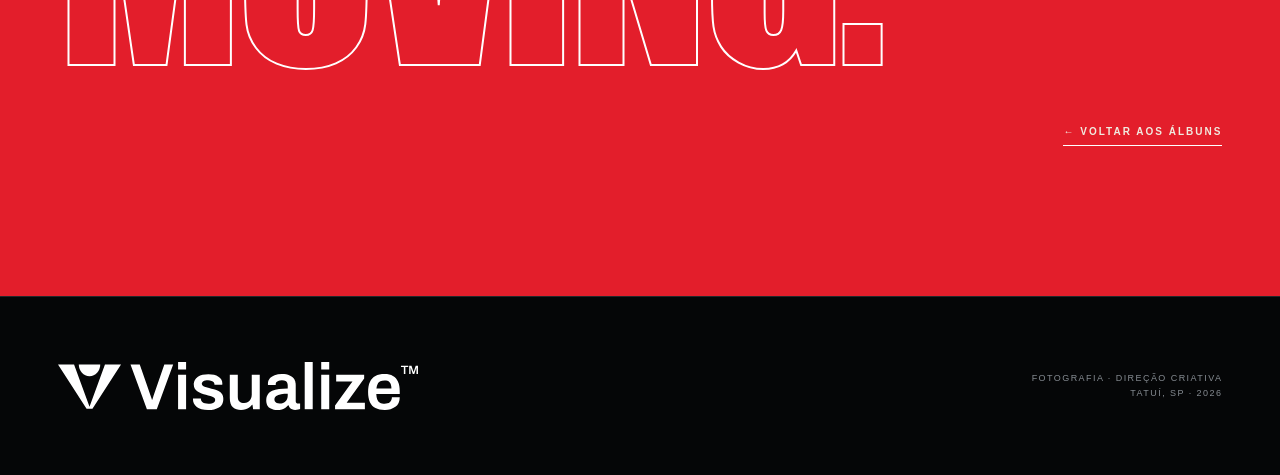
==== commit 082cf4cb: "up fonts" ====
--- a/paulo/paulo.html
+++ b/paulo/paulo.html
@@ -7,6 +7,8 @@
   <meta name="description" content="Paulo — ensaio de basquete fotografado pela Visualize Studio.">
   <title>Paulo — Visualize Fotografia</title>
   <link rel="icon" href="../assets/logo.svg" type="image/svg+xml">
+  <link rel="preload" href="../assets/Impact/impact.ttf" as="font" type="font/ttf" crossorigin>
+  <link rel="stylesheet" href="../assets/fonts.css">
   <link rel="stylesheet" href="styles.css">
 </head>
 <body>
--- a/assets/fonts.css
+++ b/assets/fonts.css
@@ -0,0 +1,36 @@
+/* Caminhos relativos a assets/fonts.css. Arquivos servidos pelo próprio site. */
+@font-face {
+  font-family: "Visualize Georgia";
+  src: url("georgia/georgia.ttf") format("truetype");
+  font-weight: 400;
+  font-style: normal;
+  font-display: swap;
+}
+@font-face {
+  font-family: "Visualize Georgia";
+  src: url("georgia/georgiab.ttf") format("truetype");
+  font-weight: 700;
+  font-style: normal;
+  font-display: swap;
+}
+@font-face {
+  font-family: "Visualize Georgia";
+  src: url("georgia/georgiai.ttf") format("truetype");
+  font-weight: 400;
+  font-style: italic;
+  font-display: swap;
+}
+@font-face {
+  font-family: "Visualize Georgia";
+  src: url("georgia/georgiaz.ttf") format("truetype");
+  font-weight: 700;
+  font-style: italic;
+  font-display: swap;
+}
+@font-face {
+  font-family: "Visualize Impact";
+  src: url("Impact/impact.ttf") format("truetype");
+  font-weight: 400;
+  font-style: normal;
+  font-display: swap;
+}
--- a/paulo/styles.css
+++ b/paulo/styles.css
@@ -10,11 +10,11 @@
 .site-header{position:absolute;top:0;left:0;width:100%;z-index:20;display:grid;grid-template-columns:1fr auto 1fr;align-items:center;padding:24px var(--pad);font-size:10px;font-weight:700;letter-spacing:.18em}.brand img{display:block;width:118px;filter:brightness(0) invert(1)}.back-link{justify-self:start;display:flex;gap:10px;align-items:center}.back-link span{font-size:20px}.edition{justify-self:end;opacity:.65}
 .hero{position:relative;min-height:1100px;padding:145px var(--pad) 95px;overflow:hidden;background:radial-gradient(circle at 50% 32%,#25303a 0,#11171c 35%,#080a0c 72%)}
 .court-lines{position:absolute;width:min(1100px,110vw);aspect-ratio:2;left:50%;top:70px;transform:translateX(-50%);border:2px solid rgba(255,255,255,.08);border-radius:0 0 50% 50%}.court-lines::before{content:"";position:absolute;left:50%;top:0;height:100%;border-left:2px solid rgba(255,255,255,.08)}.court-lines::after{content:"";position:absolute;left:50%;top:0;width:28%;aspect-ratio:1;border:2px solid rgba(255,255,255,.08);border-radius:50%;transform:translate(-50%,-50%)}
-.hero-copy{position:relative;z-index:2;text-align:center}.kicker,.section-index{font-size:10px;font-weight:700;letter-spacing:.28em}.kicker{margin:0 0 13px;color:#a9b0b8}.hero h1{margin:0;line-height:.75;text-transform:uppercase}.hero h1 span{display:block;font-family:Impact,"Arial Narrow",sans-serif;font-size:clamp(88px,17vw,250px);letter-spacing:-.035em}.hero h1 strong{display:inline-block;margin-top:14px;padding:8px 13px;background:var(--red);color:white;font-size:clamp(17px,2vw,29px);letter-spacing:.25em;transform:rotate(-2deg)}.hero-meta{display:flex;justify-content:center;gap:28px;margin-top:27px;font-size:9px;letter-spacing:.2em;color:#a7acb0}.hero-meta span+span{border-left:1px solid #4a4f53;padding-left:28px}
-.evidence-board{position:relative;width:min(1050px,95vw);height:660px;margin:70px auto 0;background:#c5beb1;box-shadow:0 40px 80px rgba(0,0,0,.65);transform:rotate(-.5deg);isolation:isolate}.evidence-board::before{content:"";position:absolute;inset:0;background:linear-gradient(118deg,rgba(255,255,255,.15),transparent 27%),url("data:image/svg+xml,%3Csvg width='80' height='80' xmlns='http://www.w3.org/2000/svg'%3E%3Cfilter id='p'%3E%3CfeTurbulence baseFrequency='.3' numOctaves='4'/%3E%3C/filter%3E%3Crect width='100%25' height='100%25' filter='url(%23p)' opacity='.12'/%3E%3C/svg%3E");z-index:-1}.paper-note{position:absolute;background:#eee9de;color:#161616;padding:18px 24px;font-family:Georgia,serif;box-shadow:0 8px 15px #0003}.note-top{left:35%;top:18px;transform:rotate(2deg);font-size:16px}.note-top strong{font-family:Impact,sans-serif;font-size:25px;letter-spacing:.04em}.polaroid{position:absolute;margin:0;padding:10px 10px 34px;background:#eeeae1;box-shadow:0 13px 20px #0007;color:#111;transition:transform .45s ease,filter .45s ease}.polaroid:hover{z-index:10!important;transform:rotate(0) scale(1.06)!important}.polaroid img{display:block;width:100%;height:100%;object-fit:cover}.polaroid figcaption{position:absolute;bottom:10px;left:12px;font-family:"Courier New",monospace;font-size:10px;font-weight:700}.pin{position:absolute;z-index:3;left:50%;top:-5px;width:15px;height:15px;border-radius:50%;background:radial-gradient(circle at 35% 30%,#ff7272,#9e0000 68%);box-shadow:2px 4px 5px #0008}.shot-a{left:4%;top:95px;width:190px;height:340px;transform:rotate(-7deg)}.shot-b{left:20%;top:72px;width:190px;height:340px;transform:rotate(5deg)}.shot-main{z-index:3;left:39%;top:100px;width:230px;height:420px;transform:rotate(-2deg)}.shot-c{right:18%;top:62px;width:190px;height:340px;transform:rotate(6deg)}.shot-d{right:3%;top:150px;width:180px;height:325px;transform:rotate(-5deg)}.red-thread{position:absolute;z-index:6;inset:0;width:100%;height:100%;pointer-events:none;overflow:visible}.red-thread path{fill:none;stroke:#c41420;stroke-width:4;filter:drop-shadow(1px 2px 1px #0008)}.red-thread circle{fill:#da1e2a;filter:drop-shadow(2px 3px 2px #0008)}.stamp{position:absolute;right:35px;bottom:25px;color:#a2151d;border:4px double #a2151d;padding:9px;text-align:center;font:900 15px/1 Impact,sans-serif;letter-spacing:.08em;transform:rotate(-11deg);opacity:.78}.scroll-cue{display:flex;align-items:center;justify-content:center;gap:12px;width:max-content;margin:60px auto 0;font-size:9px;letter-spacing:.25em}.scroll-cue span{width:42px;height:1px;background:var(--red)}
-.manifesto{position:relative;display:grid;grid-template-columns:1fr 2.8fr 1fr;gap:30px;padding:150px var(--pad);background:var(--cream);color:var(--ink);overflow:hidden}.manifesto h2,.gallery-heading h2,.closing h2{margin:0;font-family:Impact,"Arial Narrow",sans-serif;font-weight:400;line-height:.84;letter-spacing:-.02em}.manifesto h2{font-size:clamp(68px,10vw,155px)}.manifesto h2 em{color:var(--red);font-style:normal}.manifesto>div>p{max-width:510px;margin:35px 0 0;font-size:clamp(15px,1.4vw,21px);line-height:1.55}.ball-mark{align-self:center;justify-self:center;width:clamp(90px,12vw,180px);aspect-ratio:1;border:5px solid var(--ink);border-radius:50%;background:linear-gradient(90deg,transparent 47%,var(--ink) 48% 52%,transparent 53%);transform:rotate(24deg)}.ball-mark::before{content:"";display:block;width:100%;height:100%;border:5px solid var(--ink);border-top-color:transparent;border-bottom-color:transparent;border-radius:50%;transform:scaleX(.48);margin:-5px}
+.hero-copy{position:relative;z-index:2;text-align:center}.kicker,.section-index{font-size:10px;font-weight:700;letter-spacing:.28em}.kicker{margin:0 0 13px;color:#a9b0b8}.hero h1{margin:0;line-height:.75;text-transform:uppercase}.hero h1 span{display:block;font-family:"Visualize Impact",Impact,"Arial Narrow",sans-serif;font-size:clamp(88px,17vw,250px);letter-spacing:-.035em}.hero h1 strong{display:inline-block;margin-top:14px;padding:8px 13px;background:var(--red);color:white;font-size:clamp(17px,2vw,29px);letter-spacing:.25em;transform:rotate(-2deg)}.hero-meta{display:flex;justify-content:center;gap:28px;margin-top:27px;font-size:9px;letter-spacing:.2em;color:#a7acb0}.hero-meta span+span{border-left:1px solid #4a4f53;padding-left:28px}
+.evidence-board{position:relative;width:min(1050px,95vw);height:660px;margin:70px auto 0;background:#c5beb1;box-shadow:0 40px 80px rgba(0,0,0,.65);transform:rotate(-.5deg);isolation:isolate}.evidence-board::before{content:"";position:absolute;inset:0;background:linear-gradient(118deg,rgba(255,255,255,.15),transparent 27%),url("data:image/svg+xml,%3Csvg width='80' height='80' xmlns='http://www.w3.org/2000/svg'%3E%3Cfilter id='p'%3E%3CfeTurbulence baseFrequency='.3' numOctaves='4'/%3E%3C/filter%3E%3Crect width='100%25' height='100%25' filter='url(%23p)' opacity='.12'/%3E%3C/svg%3E");z-index:-1}.paper-note{position:absolute;background:#eee9de;color:#161616;padding:18px 24px;font-family:"Visualize Georgia",Georgia,serif;box-shadow:0 8px 15px #0003}.note-top{left:35%;top:18px;transform:rotate(2deg);font-size:16px}.note-top strong{font-family:"Visualize Impact",Impact,sans-serif;font-size:25px;letter-spacing:.04em}.polaroid{position:absolute;margin:0;padding:10px 10px 34px;background:#eeeae1;box-shadow:0 13px 20px #0007;color:#111;transition:transform .45s ease,filter .45s ease}.polaroid:hover{z-index:10!important;transform:rotate(0) scale(1.06)!important}.polaroid img{display:block;width:100%;height:100%;object-fit:cover}.polaroid figcaption{position:absolute;bottom:10px;left:12px;font-family:"Courier New",monospace;font-size:10px;font-weight:700}.pin{position:absolute;z-index:3;left:50%;top:-5px;width:15px;height:15px;border-radius:50%;background:radial-gradient(circle at 35% 30%,#ff7272,#9e0000 68%);box-shadow:2px 4px 5px #0008}.shot-a{left:4%;top:95px;width:190px;height:340px;transform:rotate(-7deg)}.shot-b{left:20%;top:72px;width:190px;height:340px;transform:rotate(5deg)}.shot-main{z-index:3;left:39%;top:100px;width:230px;height:420px;transform:rotate(-2deg)}.shot-c{right:18%;top:62px;width:190px;height:340px;transform:rotate(6deg)}.shot-d{right:3%;top:150px;width:180px;height:325px;transform:rotate(-5deg)}.red-thread{position:absolute;z-index:6;inset:0;width:100%;height:100%;pointer-events:none;overflow:visible}.red-thread path{fill:none;stroke:#c41420;stroke-width:4;filter:drop-shadow(1px 2px 1px #0008)}.red-thread circle{fill:#da1e2a;filter:drop-shadow(2px 3px 2px #0008)}.stamp{position:absolute;right:35px;bottom:25px;color:#a2151d;border:4px double #a2151d;padding:9px;text-align:center;font:900 15px/1 "Visualize Impact",Impact,sans-serif;letter-spacing:.08em;transform:rotate(-11deg);opacity:.78}.scroll-cue{display:flex;align-items:center;justify-content:center;gap:12px;width:max-content;margin:60px auto 0;font-size:9px;letter-spacing:.25em}.scroll-cue span{width:42px;height:1px;background:var(--red)}
+.manifesto{position:relative;display:grid;grid-template-columns:1fr 2.8fr 1fr;gap:30px;padding:150px var(--pad);background:var(--cream);color:var(--ink);overflow:hidden}.manifesto h2,.gallery-heading h2,.closing h2{margin:0;font-family:"Visualize Impact",Impact,"Arial Narrow",sans-serif;font-weight:400;line-height:.84;letter-spacing:-.02em}.manifesto h2{font-size:clamp(68px,10vw,155px)}.manifesto h2 em{color:var(--red);font-style:normal}.manifesto>div>p{max-width:510px;margin:35px 0 0;font-size:clamp(15px,1.4vw,21px);line-height:1.55}.ball-mark{align-self:center;justify-self:center;width:clamp(90px,12vw,180px);aspect-ratio:1;border:5px solid var(--ink);border-radius:50%;background:linear-gradient(90deg,transparent 47%,var(--ink) 48% 52%,transparent 53%);transform:rotate(24deg)}.ball-mark::before{content:"";display:block;width:100%;height:100%;border:5px solid var(--ink);border-top-color:transparent;border-bottom-color:transparent;border-radius:50%;transform:scaleX(.48);margin:-5px}
 .gallery-section{padding:145px var(--pad);background:#101419}.gallery-heading{display:grid;grid-template-columns:1fr 2.8fr 1fr;gap:30px;align-items:end;margin-bottom:90px}.gallery-heading h2{font-size:clamp(80px,13vw,190px)}.gallery-heading h2 span{color:var(--red)}.gallery-heading>p:last-child{max-width:190px;font-size:11px;line-height:1.5;letter-spacing:.12em;text-transform:uppercase;color:#9da2a7}
-.photo-grid{display:grid;grid-template-columns:repeat(12,1fr);gap:clamp(10px,1.5vw,24px);align-items:start}.photo-card{position:relative;grid-column:span 3;margin:0;padding:0;border:0;background:#191e23;color:white;cursor:zoom-in;overflow:hidden;box-shadow:0 15px 28px #0005}.photo-card:nth-of-type(4n+1){grid-column:span 4}.photo-card:nth-of-type(5n+2){grid-column:span 2}.photo-card.offset{margin-top:70px}.photo-card.wide{grid-column:span 4}.photo-card.tall img{aspect-ratio:.54}.photo-card img{display:block;width:100%;aspect-ratio:.563;object-fit:cover;transition:transform .7s cubic-bezier(.2,.7,.2,1),filter .5s}.photo-card::after{content:"";position:absolute;inset:0;background:linear-gradient(transparent 67%,#000b);pointer-events:none}.photo-card span{position:absolute;z-index:2;left:14px;bottom:13px;font:700 8px/1 Arial,sans-serif;letter-spacing:.2em}.photo-card:hover img{transform:scale(1.035);filter:saturate(1.14)}.type-card,.score-card,.quote-card{grid-column:span 3;aspect-ratio:.563;padding:clamp(18px,2.6vw,42px);display:flex;flex-direction:column;justify-content:space-between;box-shadow:0 15px 28px #0005}.type-card{background:var(--red);color:white;transform:rotate(-2deg)}.type-card strong{font:400 clamp(39px,5vw,78px)/.83 Impact,sans-serif}.type-card small,.type-card span,.quote-card small{font-size:8px;font-weight:700;letter-spacing:.22em}.score-card{background:#050607;border:1px solid #32383d;display:grid;grid-template-columns:1fr auto 12px auto 1fr;align-items:center;text-align:center}.score-card b{font:400 clamp(32px,4vw,66px)/1 Impact,sans-serif;color:#ff432d}.score-card i{font-style:normal}.score-card span{writing-mode:vertical-rl;font-size:8px;letter-spacing:.2em}.score-card small{grid-column:1/-1;align-self:end;font-size:8px;letter-spacing:.18em}.quote-card{background:#ded7ca;color:#111;transform:rotate(1.5deg)}.quote-card>span{color:var(--red);font:100px/.6 Georgia,serif}.quote-card strong{font:400 clamp(30px,3.7vw,58px)/.9 Impact,sans-serif}
+.photo-grid{display:grid;grid-template-columns:repeat(12,1fr);gap:clamp(10px,1.5vw,24px);align-items:start}.photo-card{position:relative;grid-column:span 3;margin:0;padding:0;border:0;background:#191e23;color:white;cursor:zoom-in;overflow:hidden;box-shadow:0 15px 28px #0005}.photo-card:nth-of-type(4n+1){grid-column:span 4}.photo-card:nth-of-type(5n+2){grid-column:span 2}.photo-card.offset{margin-top:70px}.photo-card.wide{grid-column:span 4}.photo-card.tall img{aspect-ratio:.54}.photo-card img{display:block;width:100%;aspect-ratio:.563;object-fit:cover;transition:transform .7s cubic-bezier(.2,.7,.2,1),filter .5s}.photo-card::after{content:"";position:absolute;inset:0;background:linear-gradient(transparent 67%,#000b);pointer-events:none}.photo-card span{position:absolute;z-index:2;left:14px;bottom:13px;font:700 8px/1 Arial,sans-serif;letter-spacing:.2em}.photo-card:hover img{transform:scale(1.035);filter:saturate(1.14)}.type-card,.score-card,.quote-card{grid-column:span 3;aspect-ratio:.563;padding:clamp(18px,2.6vw,42px);display:flex;flex-direction:column;justify-content:space-between;box-shadow:0 15px 28px #0005}.type-card{background:var(--red);color:white;transform:rotate(-2deg)}.type-card strong{font:400 clamp(39px,5vw,78px)/.83 "Visualize Impact",Impact,sans-serif}.type-card small,.type-card span,.quote-card small{font-size:8px;font-weight:700;letter-spacing:.22em}.score-card{background:#050607;border:1px solid #32383d;display:grid;grid-template-columns:1fr auto 12px auto 1fr;align-items:center;text-align:center}.score-card b{font:400 clamp(32px,4vw,66px)/1 "Visualize Impact",Impact,sans-serif;color:#ff432d}.score-card i{font-style:normal}.score-card span{writing-mode:vertical-rl;font-size:8px;letter-spacing:.2em}.score-card small{grid-column:1/-1;align-self:end;font-size:8px;letter-spacing:.18em}.quote-card{background:#ded7ca;color:#111;transform:rotate(1.5deg)}.quote-card>span{color:var(--red);font:100px/.6 "Visualize Georgia",Georgia,serif}.quote-card strong{font:400 clamp(30px,3.7vw,58px)/.9 "Visualize Impact",Impact,sans-serif}
 .closing{min-height:75vh;padding:150px var(--pad);background:var(--red);display:flex;flex-direction:column;justify-content:center}.closing>p{font-size:9px;letter-spacing:.28em}.closing h2{font-size:clamp(110px,20vw,300px)}.closing h2 span{-webkit-text-stroke:2px white;color:transparent}.closing a{align-self:flex-end;margin-top:55px;padding-bottom:8px;border-bottom:1px solid white;font-size:10px;font-weight:700;letter-spacing:.2em}
 footer{display:flex;align-items:flex-end;justify-content:space-between;padding:65px var(--pad);background:#050607;border-top:1px solid #24272a}footer img{width:min(360px,48vw);filter:brightness(0) invert(1)}footer p{text-align:right;font-size:9px;line-height:1.7;letter-spacing:.16em;color:#858b91}
 .sound-control{position:fixed;z-index:120;right:20px;bottom:20px;display:flex;align-items:center;gap:12px;padding:9px 12px;border:1px solid rgba(255,255,255,.22);border-radius:100px;background:rgba(5,7,9,.78);box-shadow:0 12px 30px #0008;backdrop-filter:blur(15px);transition:width .35s ease}.sound-control button{display:flex;align-items:center;gap:9px;padding:0;border:0;background:transparent;color:white;cursor:pointer}.sound-control button>span:last-child{font-size:8px;font-weight:800;letter-spacing:.15em;white-space:nowrap}.sound-icon{display:flex;align-items:center;gap:2px;height:16px}.sound-icon i{display:block;width:2px;height:5px;background:var(--red);animation:sound-wave .75s ease-in-out infinite alternate;animation-play-state:paused}.sound-icon i:nth-child(2){height:12px;animation-delay:-.25s}.sound-icon i:nth-child(3){height:8px;animation-delay:-.5s}.sound-control.is-playing .sound-icon i{animation-play-state:running}.sound-control input{width:78px;height:3px;accent-color:var(--red);cursor:pointer}.youtube-player{position:fixed;left:-100px;top:-100px;width:1px;height:1px;overflow:hidden;pointer-events:none}@keyframes sound-wave{to{height:15px}}
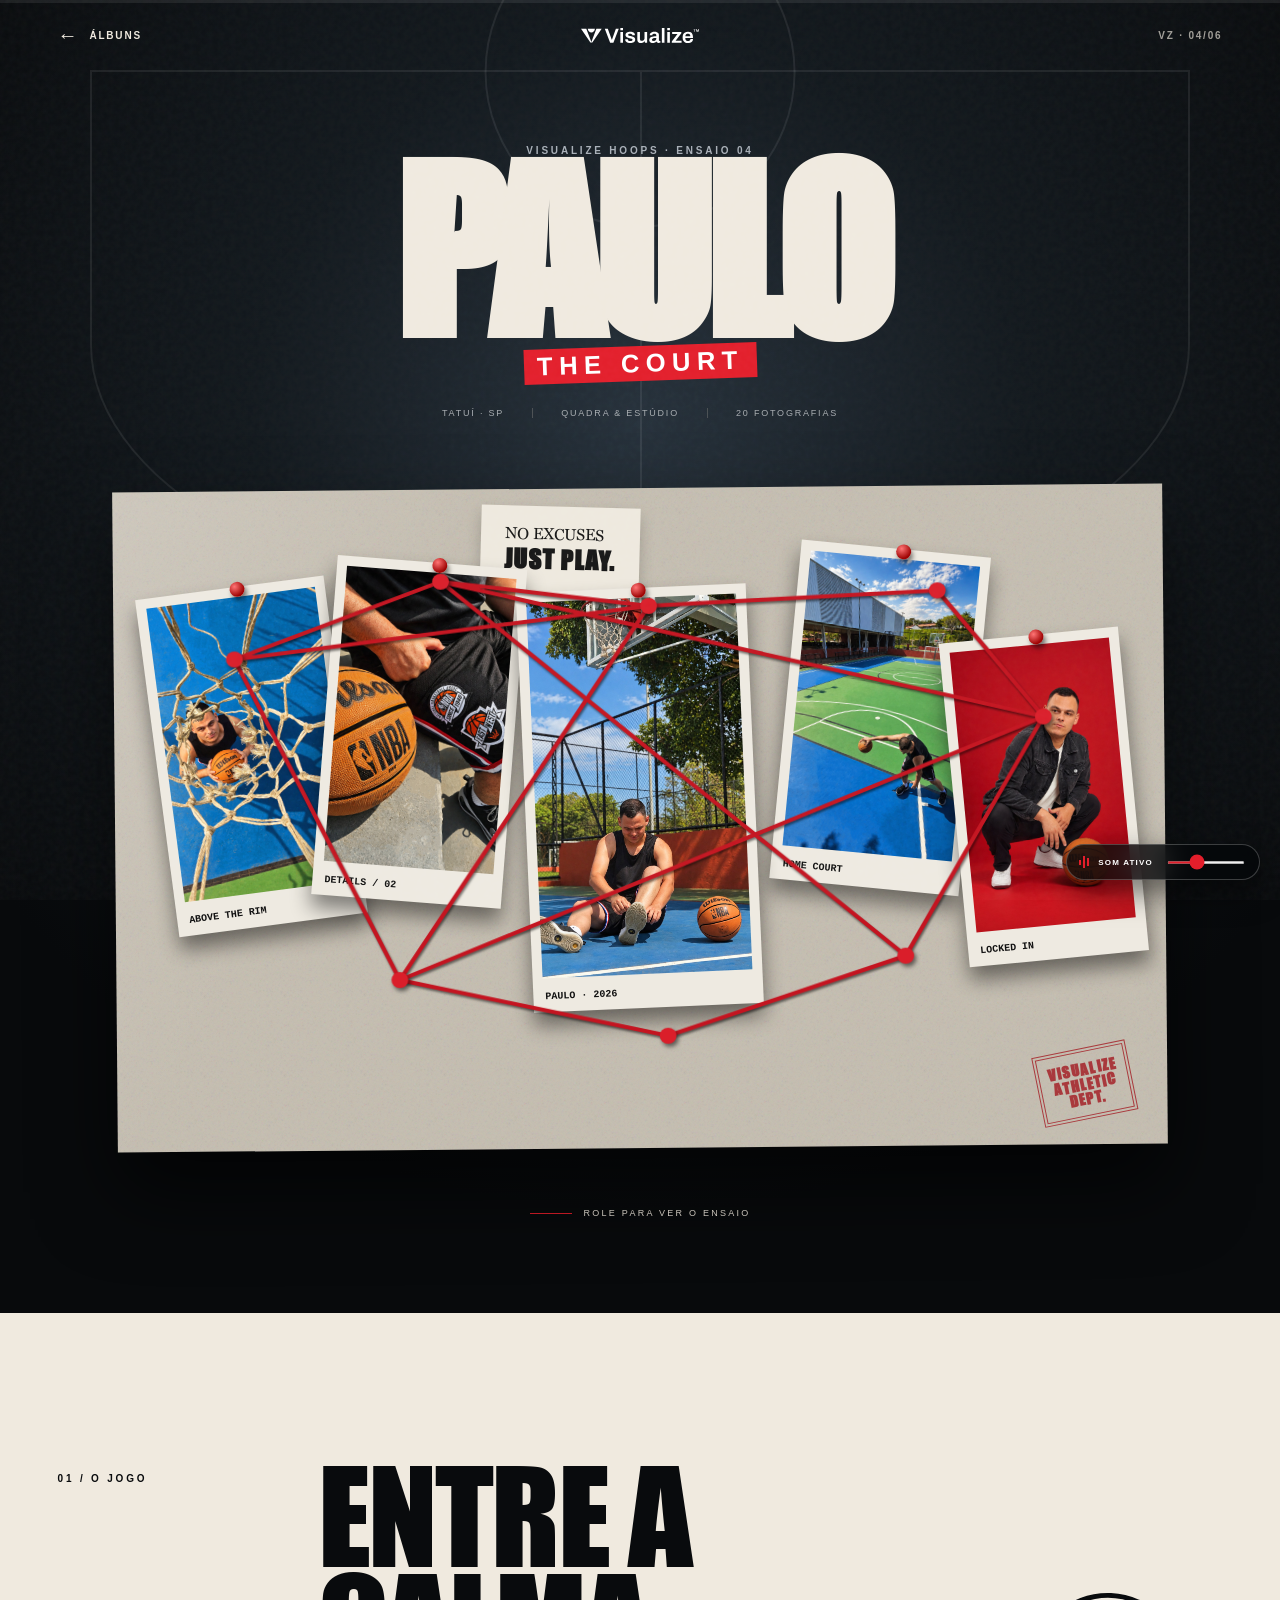
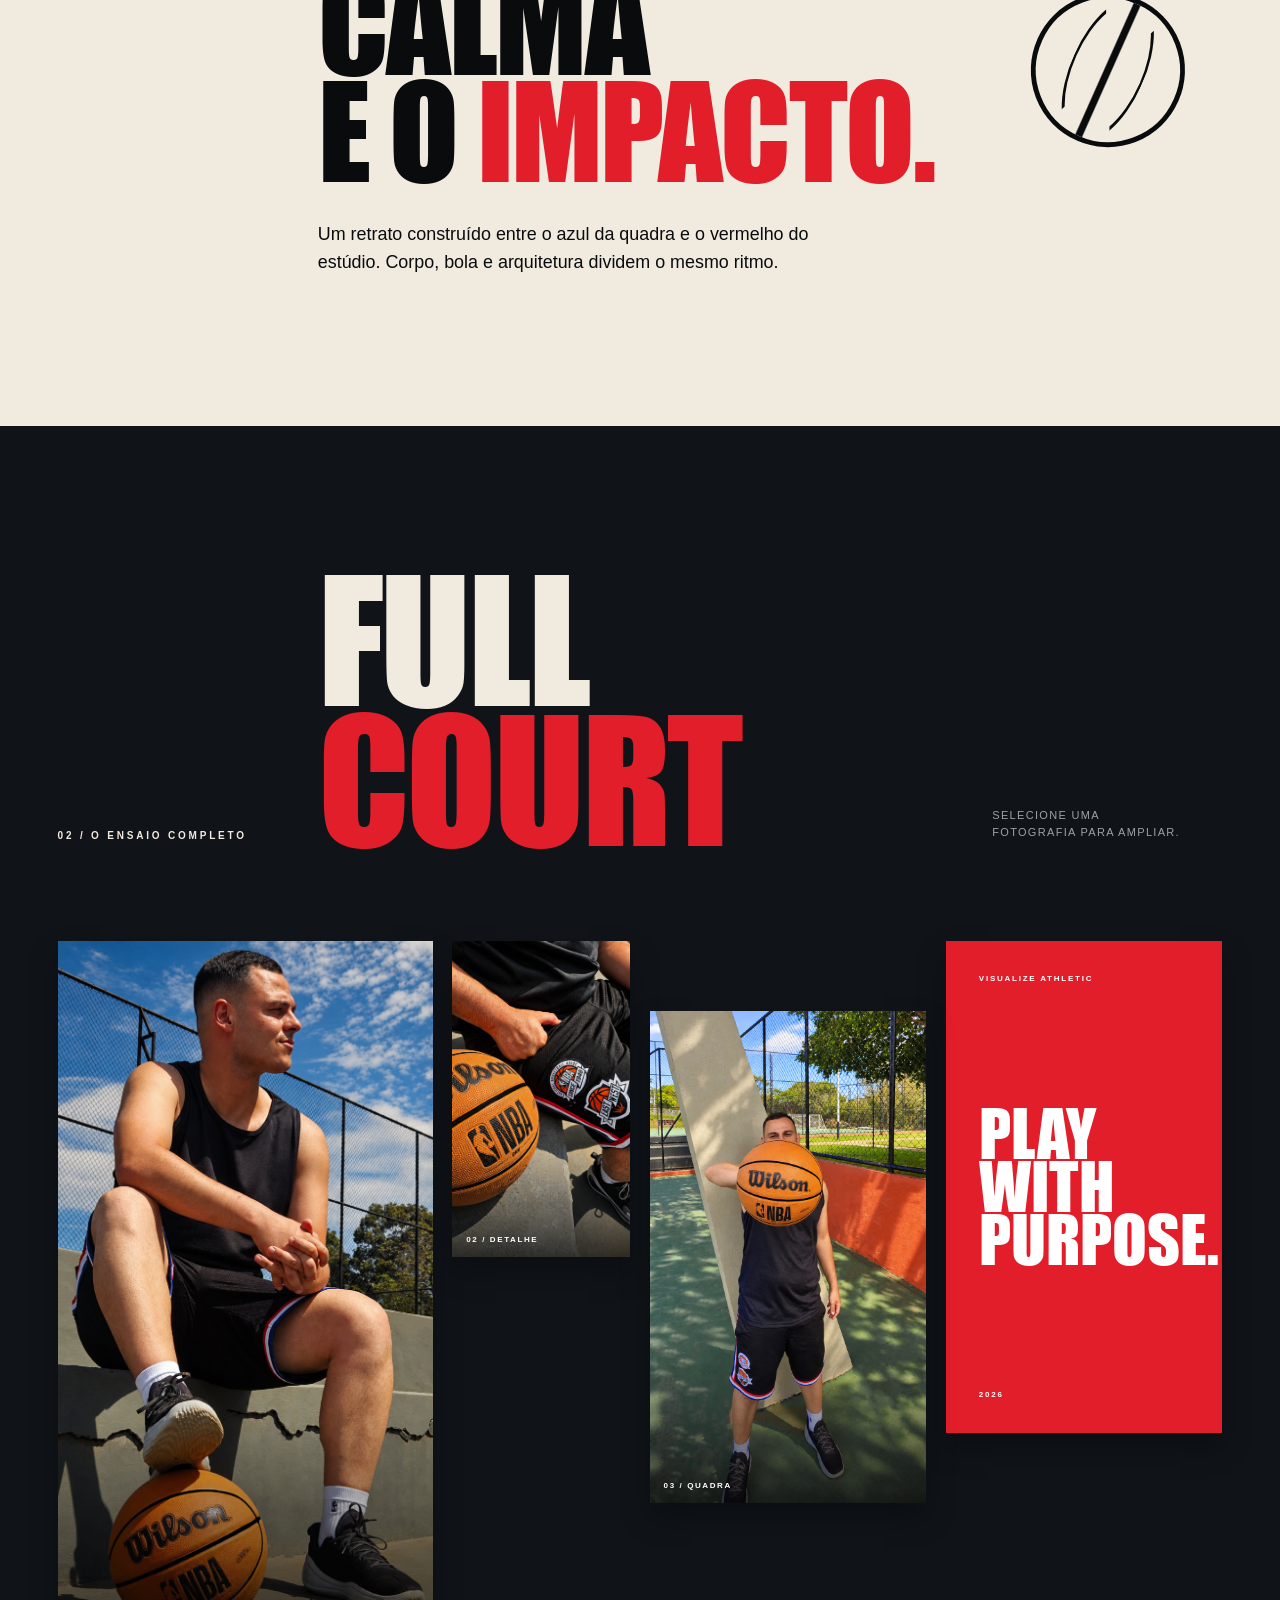
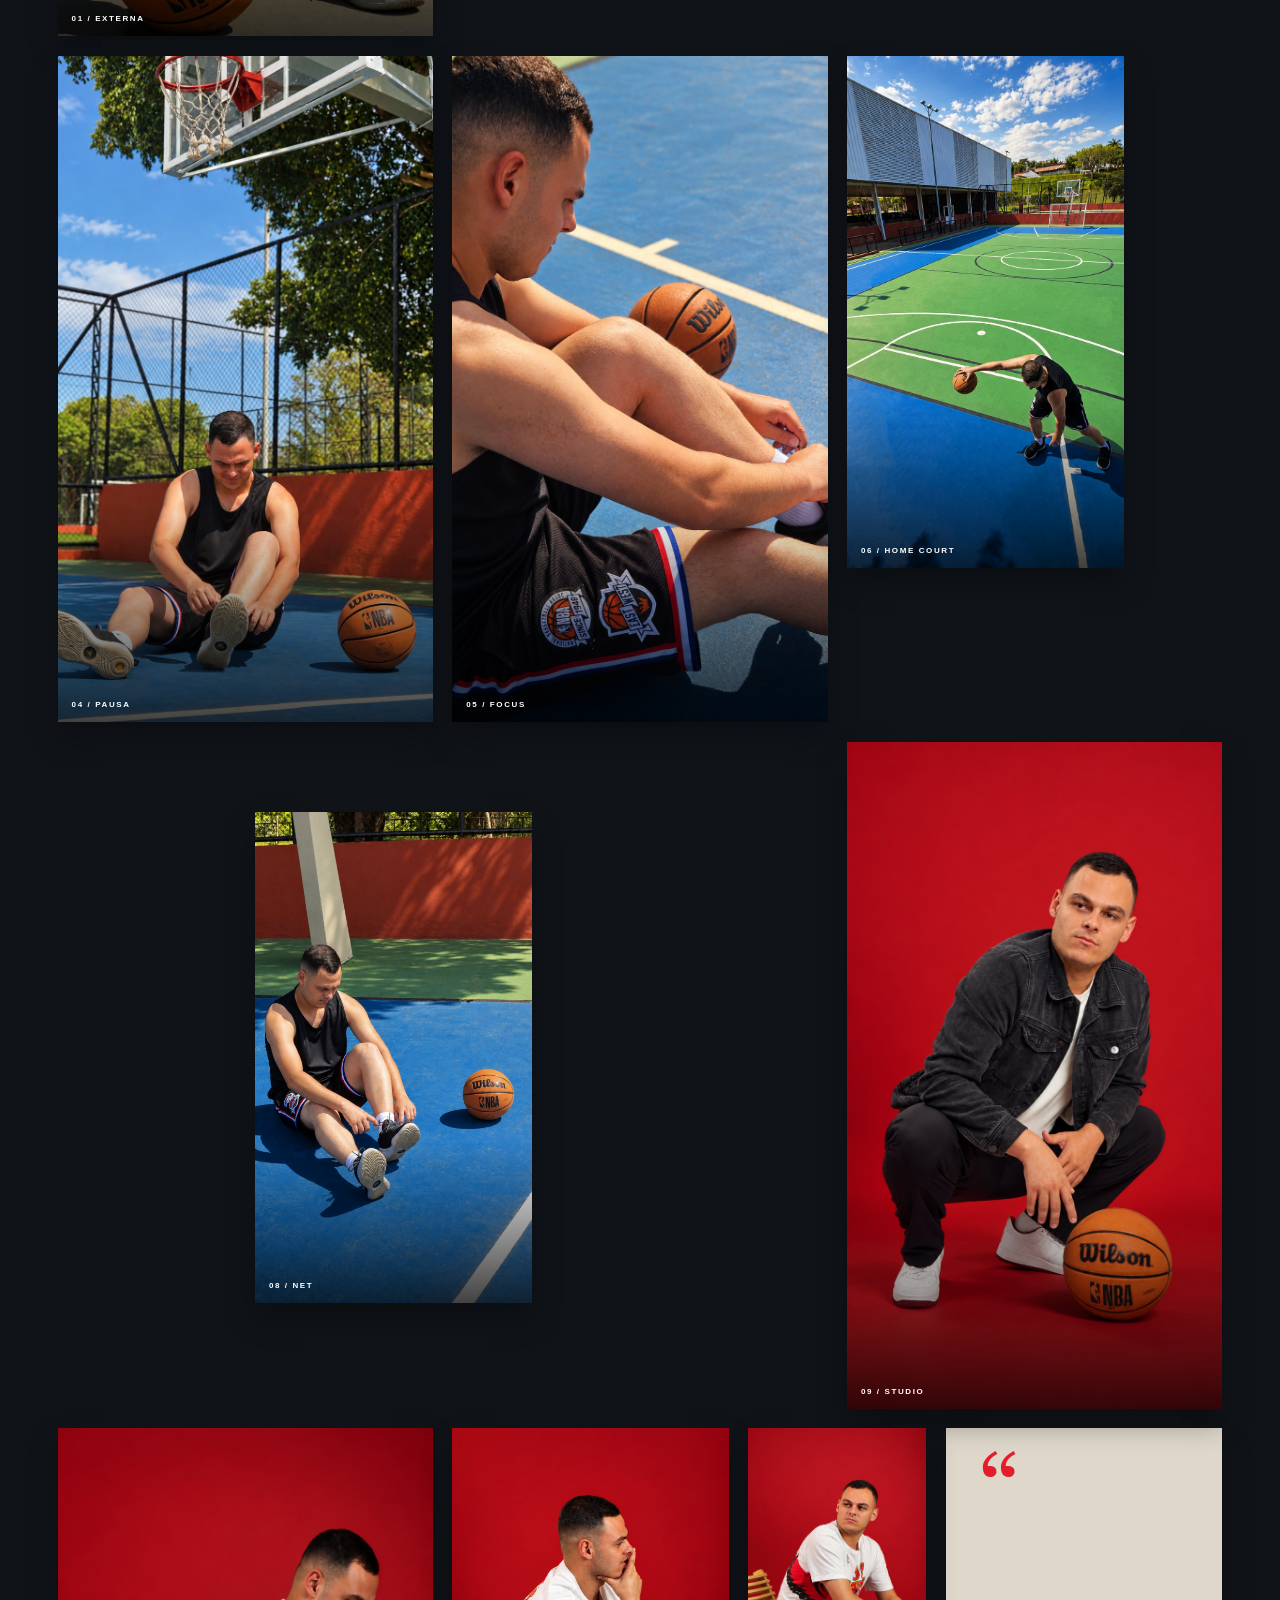
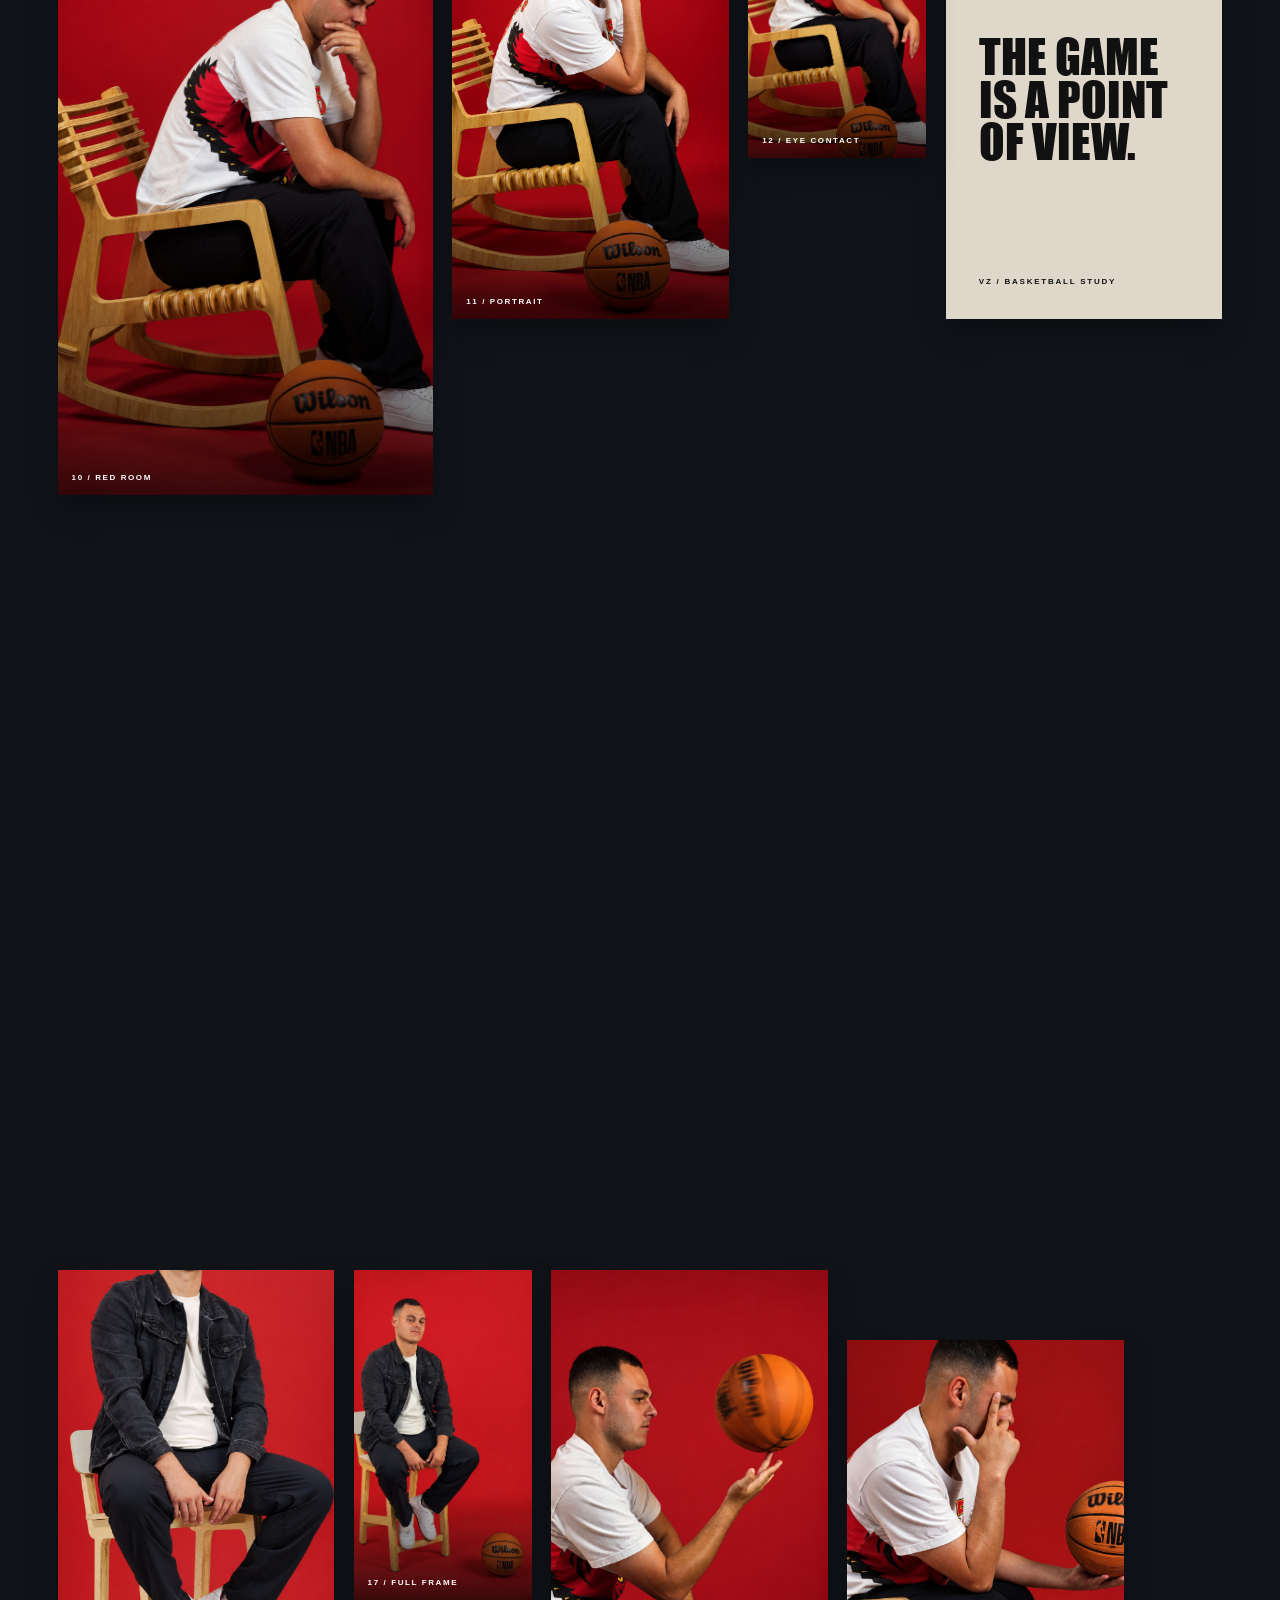
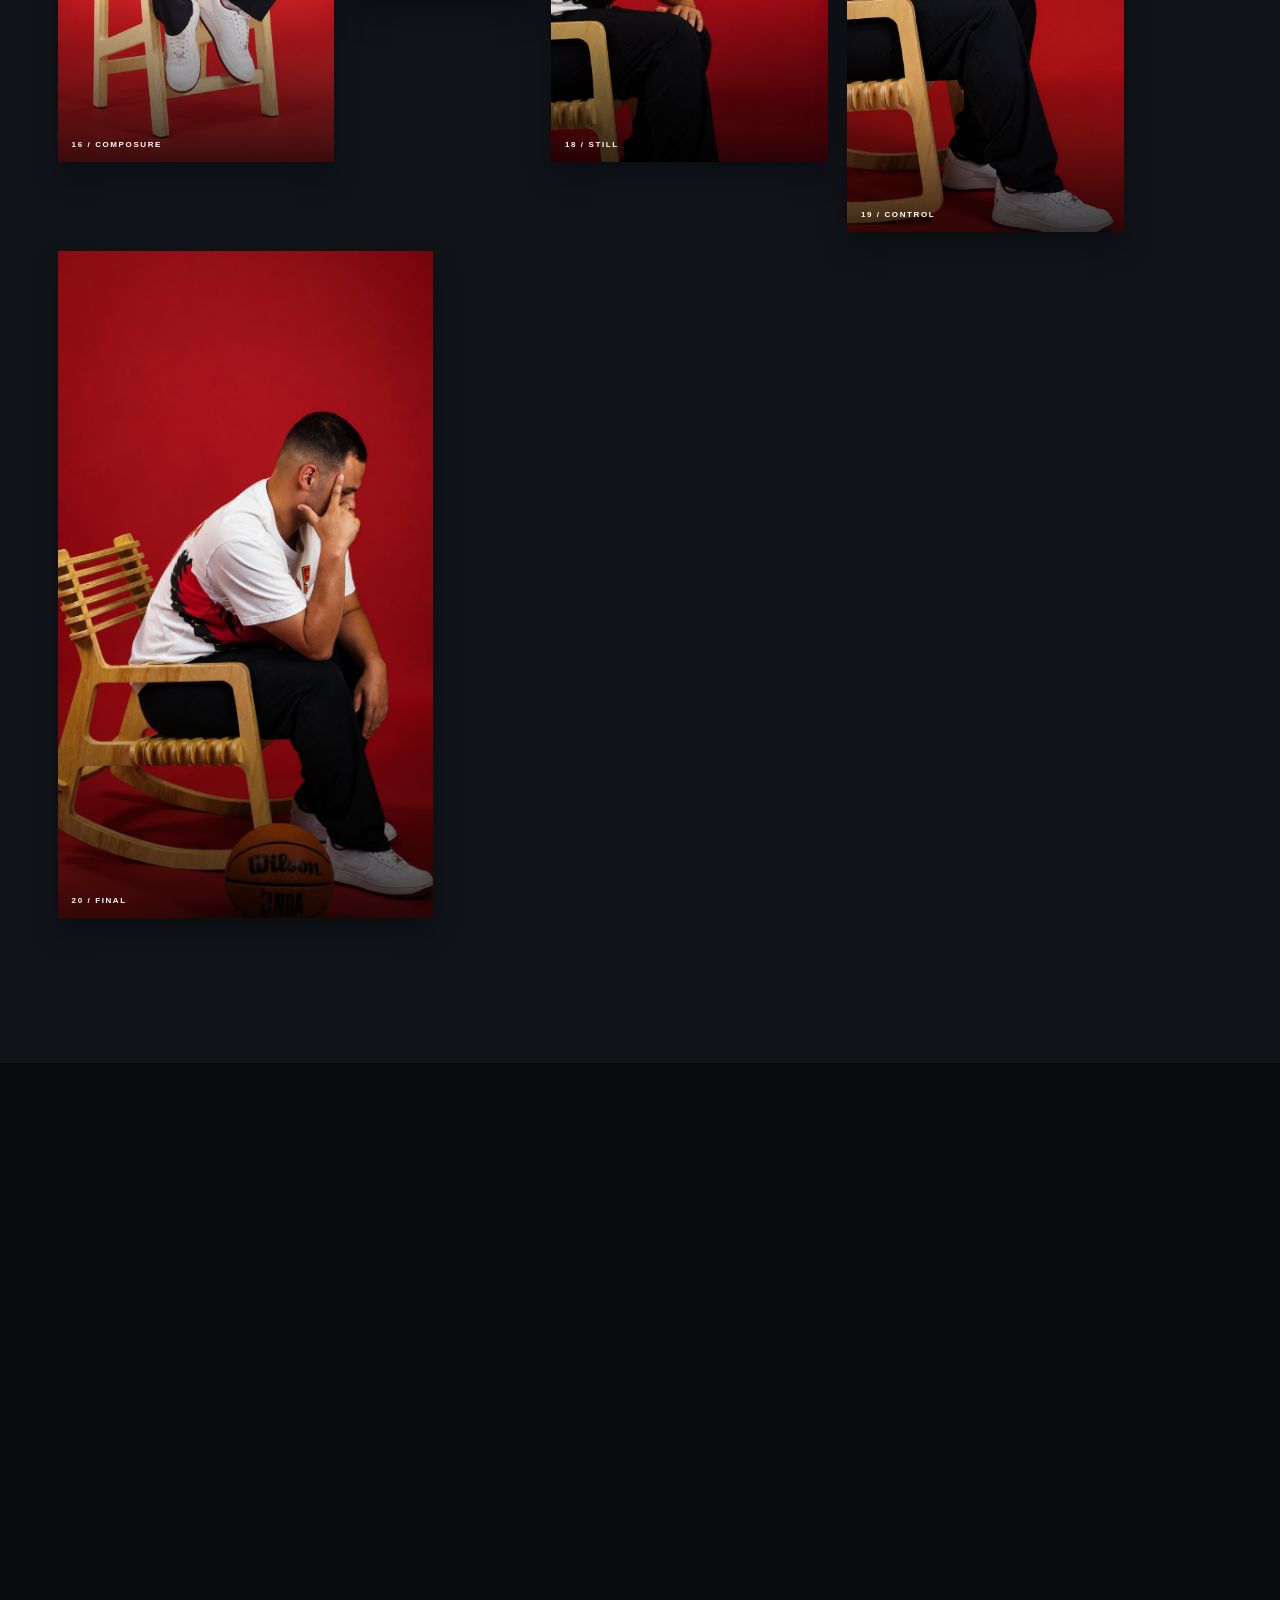
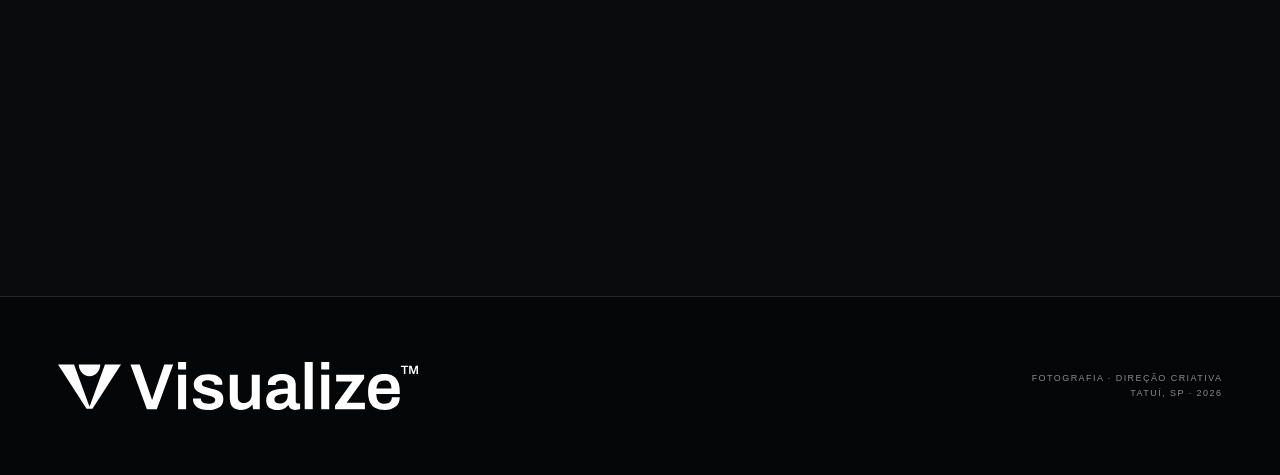
==== commit bd562ed5: "download add" ====
--- a/paulo/paulo.html
+++ b/paulo/paulo.html
@@ -119,6 +119,10 @@
   <div class="youtube-player" id="youtube-player" aria-hidden="true"></div>
 
   <dialog class="lightbox" id="lightbox" aria-label="Visualização ampliada">
+    <a class="lightbox-download" id="lightbox-download" download>
+      <svg viewBox="0 0 24 24" fill="none" stroke="currentColor" stroke-width="1.7" stroke-linecap="round" stroke-linejoin="round" aria-hidden="true"><path d="M12 3v12m-5-5 5 5 5-5M5 16v5h14v-5"/></svg>
+      <span>BAIXAR FOTO</span>
+    </a>
     <button class="lightbox-close" type="button" aria-label="Fechar">×</button>
     <button class="lightbox-nav previous" type="button" aria-label="Foto anterior">←</button>
     <figure><img src="" alt=""><figcaption><span id="lightbox-count"></span><strong>PAULO · VISUALIZE</strong></figcaption></figure>
--- a/paulo/styles.css
+++ b/paulo/styles.css
@@ -23,3 +23,14 @@
 @media(max-width:900px){.hero{min-height:990px}.evidence-board{height:570px}.shot-a{left:-3%;width:170px;height:300px}.shot-b{left:17%;width:170px;height:300px}.shot-main{left:37%;width:210px;height:380px}.shot-c{right:13%;width:170px;height:300px}.shot-d{right:-4%;width:160px;height:285px}.manifesto,.gallery-heading{grid-template-columns:1fr}.ball-mark{position:absolute;right:-35px;bottom:45px;opacity:.18}.gallery-heading>p:last-child{max-width:none}.photo-card,.photo-card:nth-of-type(4n+1),.photo-card:nth-of-type(5n+2),.photo-card.wide,.type-card,.score-card,.quote-card{grid-column:span 4}}
 @media(max-width:640px){.site-header{padding-top:20px}.brand img{width:96px}.edition{font-size:8px}.hero{min-height:820px;padding-top:120px}.hero h1 span{font-size:25vw}.hero-meta{gap:9px}.hero-meta span+span{padding-left:9px}.evidence-board{width:114vw;height:430px;margin-left:-11vw;margin-top:55px}.paper-note,.shot-a,.shot-d,.red-thread,.stamp{display:none}.shot-b{left:5%;top:70px;width:145px;height:265px;transform:rotate(-6deg)}.shot-main{left:50%;top:36px;width:175px;height:320px;transform:translateX(-50%) rotate(2deg)}.shot-c{right:5%;top:78px;width:145px;height:265px;transform:rotate(7deg)}.polaroid{padding:7px 7px 29px}.scroll-cue{margin-top:35px}.manifesto{padding-top:100px;padding-bottom:100px}.manifesto h2{font-size:18vw}.gallery-section{padding-top:100px}.gallery-heading{margin-bottom:55px}.gallery-heading h2{font-size:25vw}.photo-grid{grid-template-columns:repeat(2,1fr);gap:10px}.photo-card,.photo-card:nth-of-type(4n+1),.photo-card:nth-of-type(5n+2),.photo-card.wide,.type-card,.score-card,.quote-card{grid-column:span 1}.photo-card.offset{margin-top:45px}.type-card,.score-card,.quote-card{aspect-ratio:.563;padding:15px}.type-card strong{font-size:11vw}.quote-card strong{font-size:8vw}.score-card{grid-template-columns:1fr auto 6px auto 1fr}.closing{min-height:64vh;padding-top:100px;padding-bottom:100px}.closing h2{font-size:25vw}.closing h2 span{-webkit-text-stroke:1px white}footer{align-items:flex-start;gap:30px}footer p{font-size:7px}.sound-control{right:12px;bottom:12px}.sound-control input{width:58px}.lightbox{padding:14px}.lightbox[open]{grid-template-columns:38px 1fr 38px}.lightbox figure{height:calc(100vh - 28px)}.lightbox figcaption{font-size:7px}.lightbox-close{right:12px;top:4px}}
 @media(prefers-reduced-motion:reduce){html{scroll-behavior:auto}.reveal{opacity:1;transform:none;transition:none}.polaroid,.photo-card img{transition:none}.world-entry{animation:entry-exit .25s linear forwards}.world-entry__image,.world-entry__ring,.world-entry p{animation:none}}
+
+/* Download do próprio JPG, sem conversão ou alteração de qualidade. */
+.lightbox{height:100dvh;padding-top:64px;padding-bottom:20px}
+.lightbox figure{height:calc(100dvh - 84px);min-width:0}
+.lightbox figure img{min-height:0;flex-shrink:1}
+.lightbox figcaption{gap:10px;flex-wrap:wrap}
+.lightbox-download{position:absolute;top:12px;left:20px;display:inline-flex;align-items:center;gap:10px;min-height:44px;padding:10px 14px;border:1px solid currentColor;border-radius:4px;color:inherit;background:rgba(20,20,20,.85);font:700 10px/1.2 Arial,sans-serif;letter-spacing:.12em;text-decoration:none;cursor:pointer}
+.lightbox-download svg{width:18px;height:18px;flex-shrink:0}
+.lightbox-download:hover{background:rgba(255,255,255,.15)}
+.lightbox-download:focus-visible{outline:2px solid currentColor;outline-offset:4px}
+@media(max-width:640px){.lightbox{padding-top:64px;padding-bottom:14px}.lightbox figure{height:calc(100dvh - 78px)}.lightbox-download{top:8px;left:12px;padding:10px 12px;font-size:9px}}
